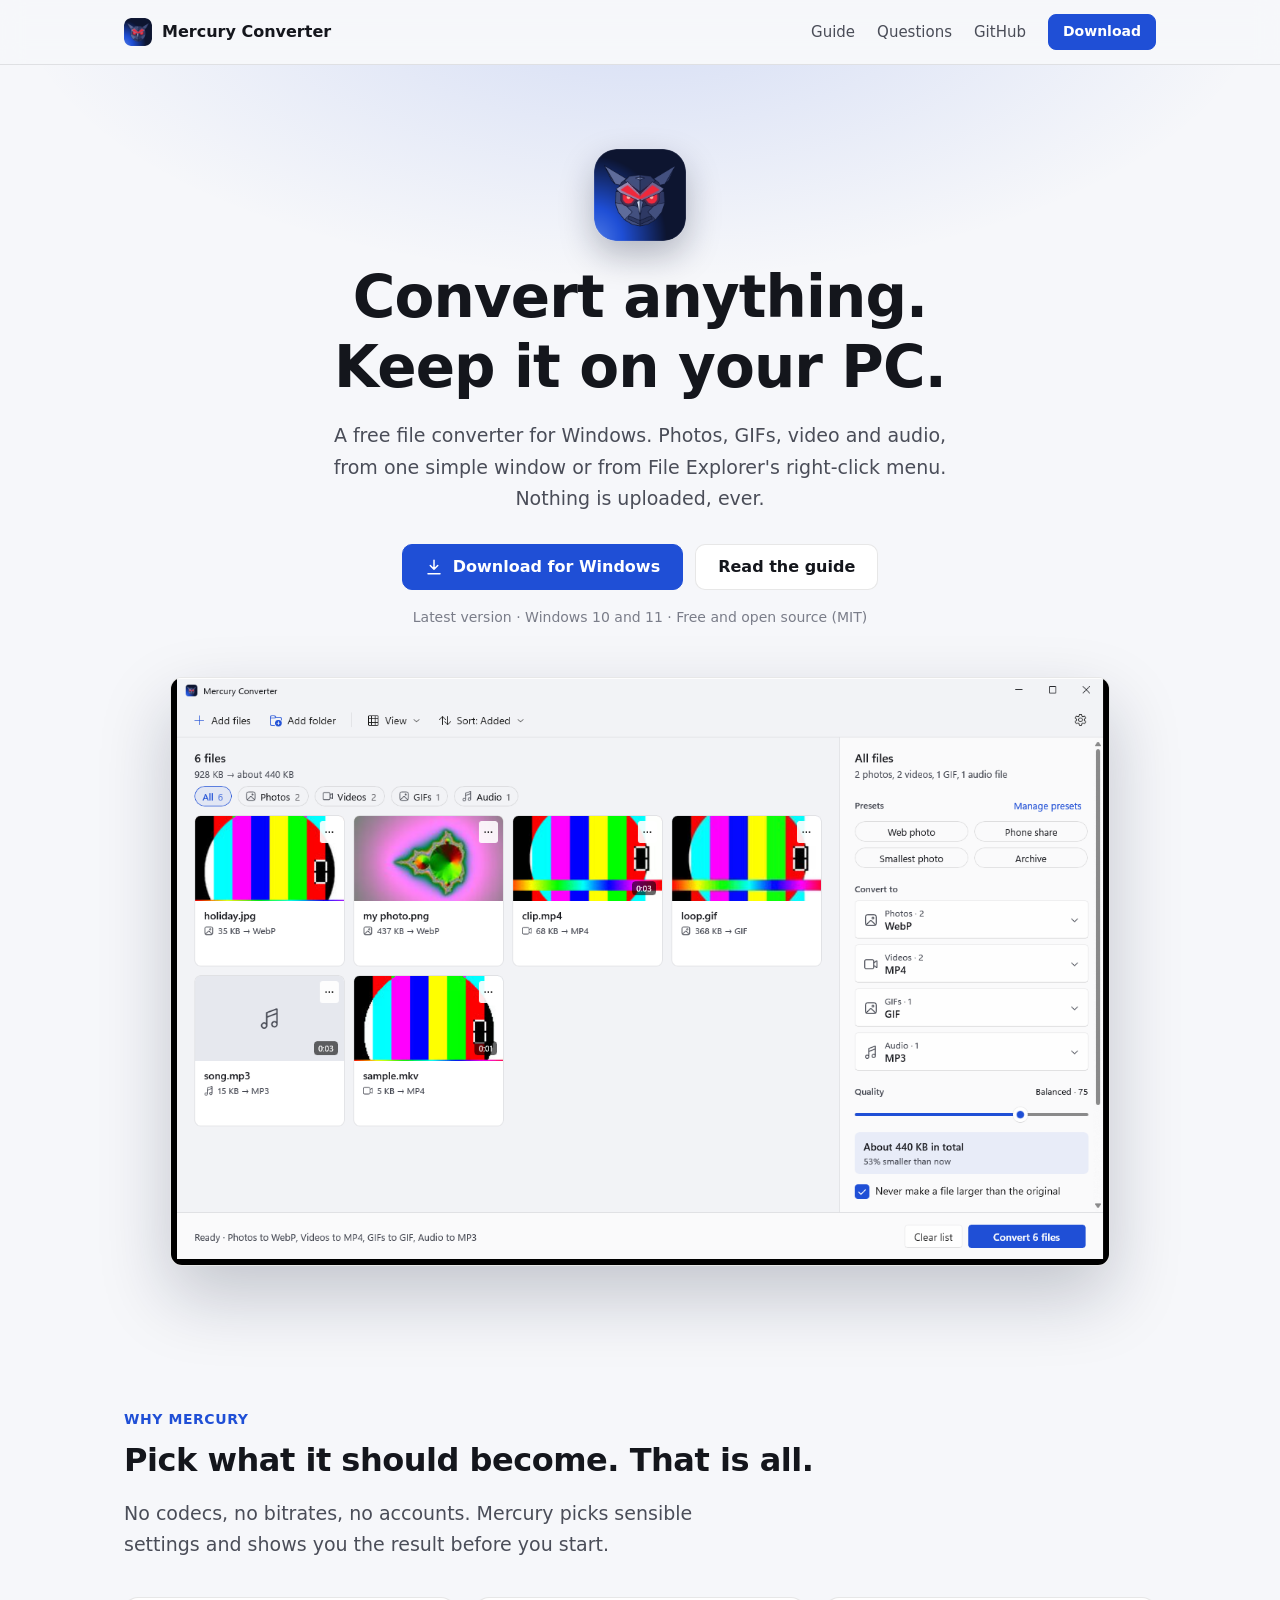
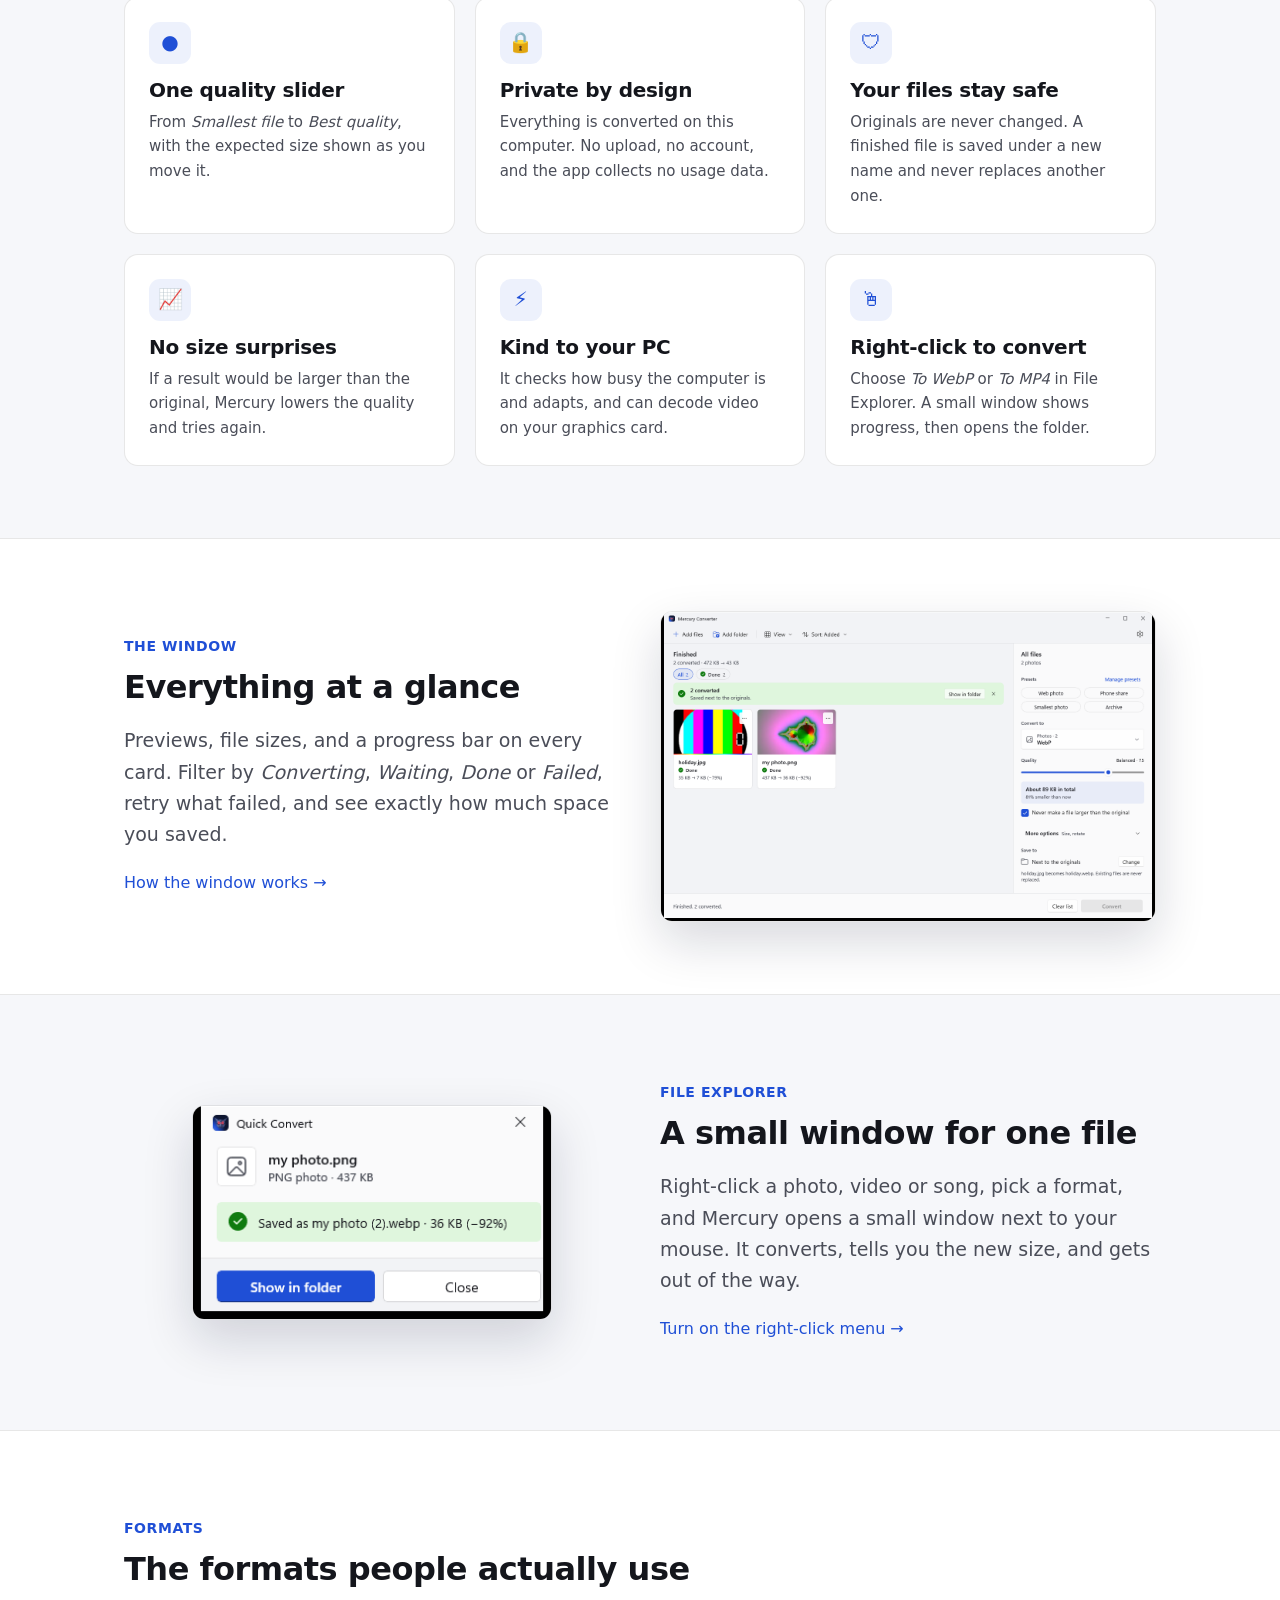
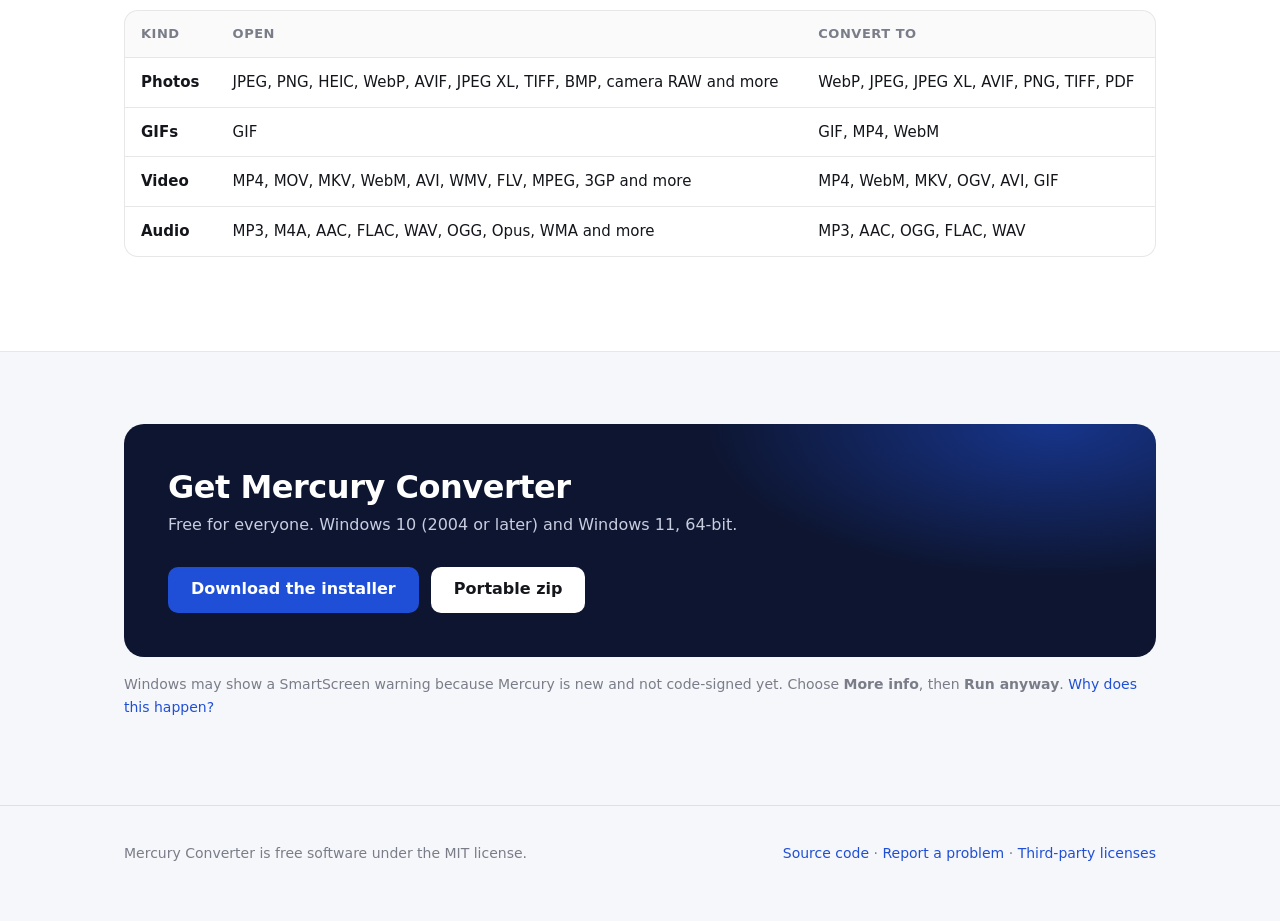
==== docs/index.html @ 2444bdb5 "Polish README, add documentation site, release scripts Co-Authored-By: Claude Sonnet 5.5 <noreply@an" ====
<!doctype html>
<html lang="en">
<head>
<meta charset="utf-8">
<meta name="viewport" content="width=device-width, initial-scale=1">
<title>Mercury Converter: free photo, GIF, video and audio converter for Windows</title>
<meta name="description" content="Mercury Converter is a free, open-source file converter for Windows. Convert photos, GIFs, video and audio on your own computer. Nothing is uploaded.">
<link rel="icon" href="images/favicon.png">
<link rel="stylesheet" href="style.css">
</head>
<body>

<header class="nav">
  <div class="nav-inner">
    <a class="brand" href="./"><img src="images/logo.png" alt=""> Mercury Converter</a>
    <nav class="nav-links">
      <a href="guide.html">Guide</a>
      <a href="faq.html">Questions</a>
      <a class="hide-s" href="https://github.com/AfridexD/MercuryConverter">GitHub</a>
      <a class="btn small primary" href="https://github.com/AfridexD/MercuryConverter/releases/latest/download/MercuryConverter-x64-setup.exe">Download</a>
    </nav>
  </div>
</header>

<main>
<section class="hero">
  <div class="wrap">
    <img class="logo" src="images/logo.png" alt="Mercury Converter icon">
    <h1>Convert anything.<br>Keep it on your PC.</h1>
    <p class="lead">A free file converter for Windows. Photos, GIFs, video and audio, from one simple window or from File Explorer's right-click menu. Nothing is uploaded, ever.</p>
    <div class="actions">
      <a class="btn primary" id="dl" href="https://github.com/AfridexD/MercuryConverter/releases/latest/download/MercuryConverter-x64-setup.exe">
        <svg viewBox="0 0 24 24" fill="none" stroke="currentColor" stroke-width="2" stroke-linecap="round" stroke-linejoin="round"><path d="M12 3v12m0 0l-5-5m5 5l5-5M4 21h16"/></svg>
        Download for Windows
      </a>
      <a class="btn" href="guide.html">Read the guide</a>
    </div>
    <p class="meta"><span id="ver">Latest version</span> &middot; Windows 10 and 11 &middot; Free and open source (MIT)</p>
    <div class="shot"><img src="images/main.png" alt="Mercury Converter with six files ready to convert"></div>
  </div>
</section>

<section>
  <div class="wrap">
    <p class="eyebrow">Why Mercury</p>
    <h2>Pick what it should become. That is all.</h2>
    <p class="lead">No codecs, no bitrates, no accounts. Mercury picks sensible settings and shows you the result before you start.</p>
    <div class="grid">
      <div class="card"><div class="icon">&#9679;</div><h3>One quality slider</h3><p>From <em>Smallest file</em> to <em>Best quality</em>, with the expected size shown as you move it.</p></div>
      <div class="card"><div class="icon">&#128274;</div><h3>Private by design</h3><p>Everything is converted on this computer. No upload, no account, and the app collects no usage data.</p></div>
      <div class="card"><div class="icon">&#128737;</div><h3>Your files stay safe</h3><p>Originals are never changed. A finished file is saved under a new name and never replaces another one.</p></div>
      <div class="card"><div class="icon">&#128200;</div><h3>No size surprises</h3><p>If a result would be larger than the original, Mercury lowers the quality and tries again.</p></div>
      <div class="card"><div class="icon">&#9889;</div><h3>Kind to your PC</h3><p>It checks how busy the computer is and adapts, and can decode video on your graphics card.</p></div>
      <div class="card"><div class="icon">&#128433;</div><h3>Right-click to convert</h3><p>Choose <em>To WebP</em> or <em>To MP4</em> in File Explorer. A small window shows progress, then opens the folder.</p></div>
    </div>
  </div>
</section>

<section class="band">
  <div class="wrap">
    <div class="split">
      <div>
        <p class="eyebrow">The window</p>
        <h2>Everything at a glance</h2>
        <p class="lead">Previews, file sizes, and a progress bar on every card. Filter by <em>Converting</em>, <em>Waiting</em>, <em>Done</em> or <em>Failed</em>, retry what failed, and see exactly how much space you saved.</p>
        <p><a href="guide.html#window">How the window works &rarr;</a></p>
      </div>
      <img src="images/main-done.png" alt="Finished conversions showing the size saved on each file">
    </div>
  </div>
</section>

<section>
  <div class="wrap">
    <div class="split flip">
      <div>
        <p class="eyebrow">File Explorer</p>
        <h2>A small window for one file</h2>
        <p class="lead">Right-click a photo, video or song, pick a format, and Mercury opens a small window next to your mouse. It converts, tells you the new size, and gets out of the way.</p>
        <p><a href="guide.html#right-click">Turn on the right-click menu &rarr;</a></p>
      </div>
      <img src="images/quick-done.png" alt="The Quick Convert window after a finished conversion" style="max-width:360px;justify-self:center">
    </div>
  </div>
</section>

<section class="band">
  <div class="wrap">
    <p class="eyebrow">Formats</p>
    <h2>The formats people actually use</h2>
    <div class="table-wrap">
      <table>
        <thead><tr><th>Kind</th><th>Open</th><th>Convert to</th></tr></thead>
        <tbody>
          <tr><td><strong>Photos</strong></td><td>JPEG, PNG, HEIC, WebP, AVIF, JPEG XL, TIFF, BMP, camera RAW and more</td><td>WebP, JPEG, JPEG XL, AVIF, PNG, TIFF, PDF</td></tr>
          <tr><td><strong>GIFs</strong></td><td>GIF</td><td>GIF, MP4, WebM</td></tr>
          <tr><td><strong>Video</strong></td><td>MP4, MOV, MKV, WebM, AVI, WMV, FLV, MPEG, 3GP and more</td><td>MP4, WebM, MKV, OGV, AVI, GIF</td></tr>
          <tr><td><strong>Audio</strong></td><td>MP3, M4A, AAC, FLAC, WAV, OGG, Opus, WMA and more</td><td>MP3, AAC, OGG, FLAC, WAV</td></tr>
        </tbody>
      </table>
    </div>
  </div>
</section>

<section>
  <div class="wrap">
    <div class="download">
      <div>
        <h2>Get Mercury Converter</h2>
        <p>Free for everyone. Windows 10 (2004 or later) and Windows 11, 64-bit.</p>
      </div>
      <div class="links">
        <a class="btn primary" href="https://github.com/AfridexD/MercuryConverter/releases/latest/download/MercuryConverter-x64-setup.exe">Download the installer</a>
        <a class="btn" href="https://github.com/AfridexD/MercuryConverter/releases/latest/download/MercuryConverter-x64-portable.zip">Portable zip</a>
      </div>
    </div>
    <p style="color:var(--ink3);font-size:14px;margin-top:16px">Windows may show a SmartScreen warning because Mercury is new and not code-signed yet. Choose <strong>More info</strong>, then <strong>Run anyway</strong>. <a href="faq.html#smartscreen">Why does this happen?</a></p>
  </div>
</section>
</main>

<footer>
  <div class="wrap">
    <span>Mercury Converter is free software under the MIT license.</span>
    <span><a href="https://github.com/AfridexD/MercuryConverter">Source code</a> &middot; <a href="https://github.com/AfridexD/MercuryConverter/issues/new">Report a problem</a> &middot; <a href="https://github.com/AfridexD/MercuryConverter/blob/main/THIRD-PARTY-NOTICES.md">Third-party licenses</a></span>
  </div>
</footer>

<script>
  // Show the real version number on the page.
  fetch('https://api.github.com/repos/AfridexD/MercuryConverter/releases/latest')
    .then(function (r) { return r.ok ? r.json() : null; })
    .then(function (release) {
      if (release && release.tag_name) { document.getElementById('ver').textContent = 'Version ' + release.tag_name.replace(/^v/, ''); }
    })
    .catch(function () {});
</script>
</body>
</html>
---- docs/style.css ----
:root {
  --bg: #f6f7fa;
  --card: #ffffff;
  --ink: #14161c;
  --ink2: #4a4d58;
  --ink3: #7a7d89;
  --line: rgba(20, 22, 28, 0.1);
  --blue: #1f4fd6;
  --blue-dark: #1a43b8;
  --blue-soft: rgba(31, 79, 214, 0.08);
  --night: #0d1530;
  --ok: #0f7b0f;
  --radius: 14px;
  --font: "Segoe UI Variable Text", "Segoe UI", system-ui, -apple-system, Roboto, sans-serif;
  --mono: "Cascadia Code", Consolas, "SFMono-Regular", monospace;
}

* { box-sizing: border-box; }
html { scroll-behavior: smooth; }
body {
  margin: 0;
  background: var(--bg);
  color: var(--ink);
  font: 16px/1.65 var(--font);
  -webkit-font-smoothing: antialiased;
}
a { color: var(--blue); text-decoration: none; }
a:hover { color: var(--blue-dark); text-decoration: underline; }
img { max-width: 100%; height: auto; display: block; }
code, kbd { font-family: var(--mono); font-size: 0.9em; }
code { background: rgba(20, 22, 28, 0.06); padding: 0.1em 0.4em; border-radius: 5px; }
kbd {
  background: var(--card);
  border: 1px solid var(--line);
  border-bottom-width: 2px;
  border-radius: 6px;
  padding: 0.1em 0.5em;
  white-space: nowrap;
}

/* Navigation */
.nav {
  position: sticky; top: 0; z-index: 10;
  background: rgba(246, 247, 250, 0.88);
  backdrop-filter: blur(12px);
  border-bottom: 1px solid var(--line);
}
.nav-inner {
  max-width: 1080px; margin: 0 auto; padding: 0 24px;
  height: 64px; display: flex; align-items: center; gap: 28px;
}
.brand { display: flex; align-items: center; gap: 10px; font-weight: 650; color: var(--ink); }
.brand:hover { text-decoration: none; color: var(--ink); }
.brand img { width: 28px; height: 28px; border-radius: 7px; }
.nav-links { display: flex; gap: 22px; margin-left: auto; align-items: center; font-size: 15px; }
.nav-links a { color: var(--ink2); }
.nav-links a:hover, .nav-links a.on { color: var(--ink); text-decoration: none; }
.nav-links a.on { font-weight: 600; }

/* Buttons */
.btn {
  display: inline-flex; align-items: center; gap: 10px;
  height: 46px; padding: 0 22px; border-radius: 10px;
  font: inherit; font-weight: 600; cursor: pointer;
  border: 1px solid var(--line); background: var(--card); color: var(--ink);
  transition: transform 0.12s ease, box-shadow 0.12s ease, background 0.12s ease;
}
.btn:hover { text-decoration: none; transform: translateY(-1px); box-shadow: 0 6px 18px rgba(20, 22, 28, 0.1); color: var(--ink); }
.btn.primary { background: var(--blue); border-color: var(--blue); color: #fff; }
.btn.primary:hover { background: var(--blue-dark); color: #fff; }
.btn.small { height: 36px; padding: 0 14px; font-size: 14px; border-radius: 8px; }
.btn svg { width: 18px; height: 18px; }

/* Layout */
.wrap { max-width: 1080px; margin: 0 auto; padding: 0 24px; }
section { padding: 72px 0; }
h1, h2, h3 { line-height: 1.2; letter-spacing: -0.015em; margin: 0; }
h2 { font-size: 32px; margin-bottom: 14px; }
h3 { font-size: 20px; margin: 0 0 8px; }
.lead { font-size: 19px; color: var(--ink2); max-width: 640px; }
.eyebrow { color: var(--blue); font-weight: 650; font-size: 14px; letter-spacing: 0.04em; text-transform: uppercase; margin-bottom: 10px; }

/* Hero */
.hero {
  padding: 84px 0 56px;
  background:
    radial-gradient(900px 420px at 50% -80px, rgba(31, 79, 214, 0.16), transparent 70%),
    var(--bg);
  text-align: center;
}
.hero img.logo { width: 92px; height: 92px; margin: 0 auto 22px; border-radius: 22px; box-shadow: 0 14px 34px rgba(13, 21, 48, 0.28); }
.hero h1 { font-size: clamp(36px, 6vw, 58px); font-weight: 700; }
.hero .lead { margin: 18px auto 30px; }
.hero .actions { display: flex; gap: 12px; justify-content: center; flex-wrap: wrap; }
.hero .meta { margin-top: 16px; color: var(--ink3); font-size: 14px; }
.shot {
  margin: 48px auto 0; max-width: 940px;
  border-radius: 12px; overflow: hidden;
  border: 1px solid var(--line);
  box-shadow: 0 30px 70px rgba(13, 21, 48, 0.22);
  background: var(--card);
}

/* Grids and cards */
.grid { display: grid; gap: 20px; grid-template-columns: repeat(auto-fit, minmax(280px, 1fr)); margin-top: 36px; }
.card { background: var(--card); border: 1px solid var(--line); border-radius: var(--radius); padding: 24px; }
.card p { margin: 0; color: var(--ink2); font-size: 15px; }
.icon {
  width: 42px; height: 42px; border-radius: 11px; background: var(--blue-soft); color: var(--blue);
  display: grid; place-items: center; margin-bottom: 14px; font-size: 20px;
}
.split { display: grid; gap: 40px; grid-template-columns: 1fr 1fr; align-items: center; }
.split.flip > :first-child { order: 2; }
.split img { border-radius: 12px; border: 1px solid var(--line); box-shadow: 0 20px 50px rgba(13, 21, 48, 0.16); }
.band { background: var(--card); border-block: 1px solid var(--line); }

/* Tables */
.table-wrap { overflow-x: auto; margin: 22px 0; border: 1px solid var(--line); border-radius: var(--radius); background: var(--card); }
table { border-collapse: collapse; width: 100%; font-size: 15px; }
th, td { text-align: left; padding: 12px 16px; border-bottom: 1px solid var(--line); vertical-align: top; }
th { font-size: 13px; text-transform: uppercase; letter-spacing: 0.04em; color: var(--ink3); background: rgba(20, 22, 28, 0.02); }
tr:last-child td { border-bottom: none; }

/* Download box */
.download {
  background: var(--night); color: #fff; border-radius: 20px; padding: 44px;
  display: flex; gap: 28px; align-items: center; justify-content: space-between; flex-wrap: wrap;
  background-image: radial-gradient(500px 220px at 90% 0%, rgba(31, 79, 214, 0.55), transparent 70%);
}
.download h2 { color: #fff; margin: 0 0 6px; }
.download p { margin: 0; color: #c8cde0; }
.download .btn { border-color: transparent; }
.download .links { display: flex; gap: 12px; flex-wrap: wrap; }
.download a.alt { color: #b9c8ff; font-size: 14px; }

/* Docs layout */
.doc { display: grid; grid-template-columns: 220px minmax(0, 1fr); gap: 56px; padding: 48px 0 96px; }
.toc { position: sticky; top: 92px; align-self: start; font-size: 14px; }
.toc strong { display: block; margin-bottom: 8px; color: var(--ink3); font-size: 12px; letter-spacing: 0.06em; text-transform: uppercase; }
.toc a { display: block; padding: 5px 0 5px 12px; color: var(--ink2); border-left: 2px solid var(--line); }
.toc a:hover { color: var(--blue); border-color: var(--blue); text-decoration: none; }
.article h1 { font-size: 40px; margin-bottom: 10px; }
.article h2 { font-size: 26px; margin: 52px 0 12px; padding-top: 8px; }
.article h3 { margin-top: 28px; }
.article p, .article li { color: #2b2e38; }
.article ul, .article ol { padding-left: 22px; }
.article li { margin: 6px 0; }
.article img { border-radius: 10px; border: 1px solid var(--line); box-shadow: 0 12px 30px rgba(13, 21, 48, 0.12); margin: 18px 0; }
.callout { border-left: 4px solid var(--blue); background: var(--blue-soft); padding: 14px 18px; border-radius: 0 10px 10px 0; margin: 20px 0; color: var(--ink); }
.callout.warn { border-color: #b86a00; background: rgba(184, 106, 0, 0.09); }
.steps { counter-reset: step; list-style: none; padding: 0 !important; }
.steps li { counter-increment: step; position: relative; padding: 4px 0 4px 46px; margin: 14px 0; }
.steps li::before {
  content: counter(step); position: absolute; left: 0; top: 2px;
  width: 30px; height: 30px; border-radius: 50%; background: var(--blue); color: #fff;
  display: grid; place-items: center; font-weight: 650; font-size: 14px;
}
details { background: var(--card); border: 1px solid var(--line); border-radius: 12px; padding: 4px 20px; margin: 12px 0; }
summary { cursor: pointer; font-weight: 600; padding: 14px 0; list-style-position: outside; }
details[open] summary { border-bottom: 1px solid var(--line); margin-bottom: 12px; }
details p { margin: 0 0 14px; }

footer { border-top: 1px solid var(--line); padding: 36px 0 56px; color: var(--ink3); font-size: 14px; }
footer .wrap { display: flex; gap: 24px; flex-wrap: wrap; justify-content: space-between; }

@media (max-width: 860px) {
  .split, .doc { grid-template-columns: 1fr; }
  .split.flip > :first-child { order: 0; }
  .toc { position: static; }
  .nav-links { gap: 14px; font-size: 14px; }
  .nav-links .hide-s { display: none; }
  section { padding: 52px 0; }
  .download { padding: 30px; }
}
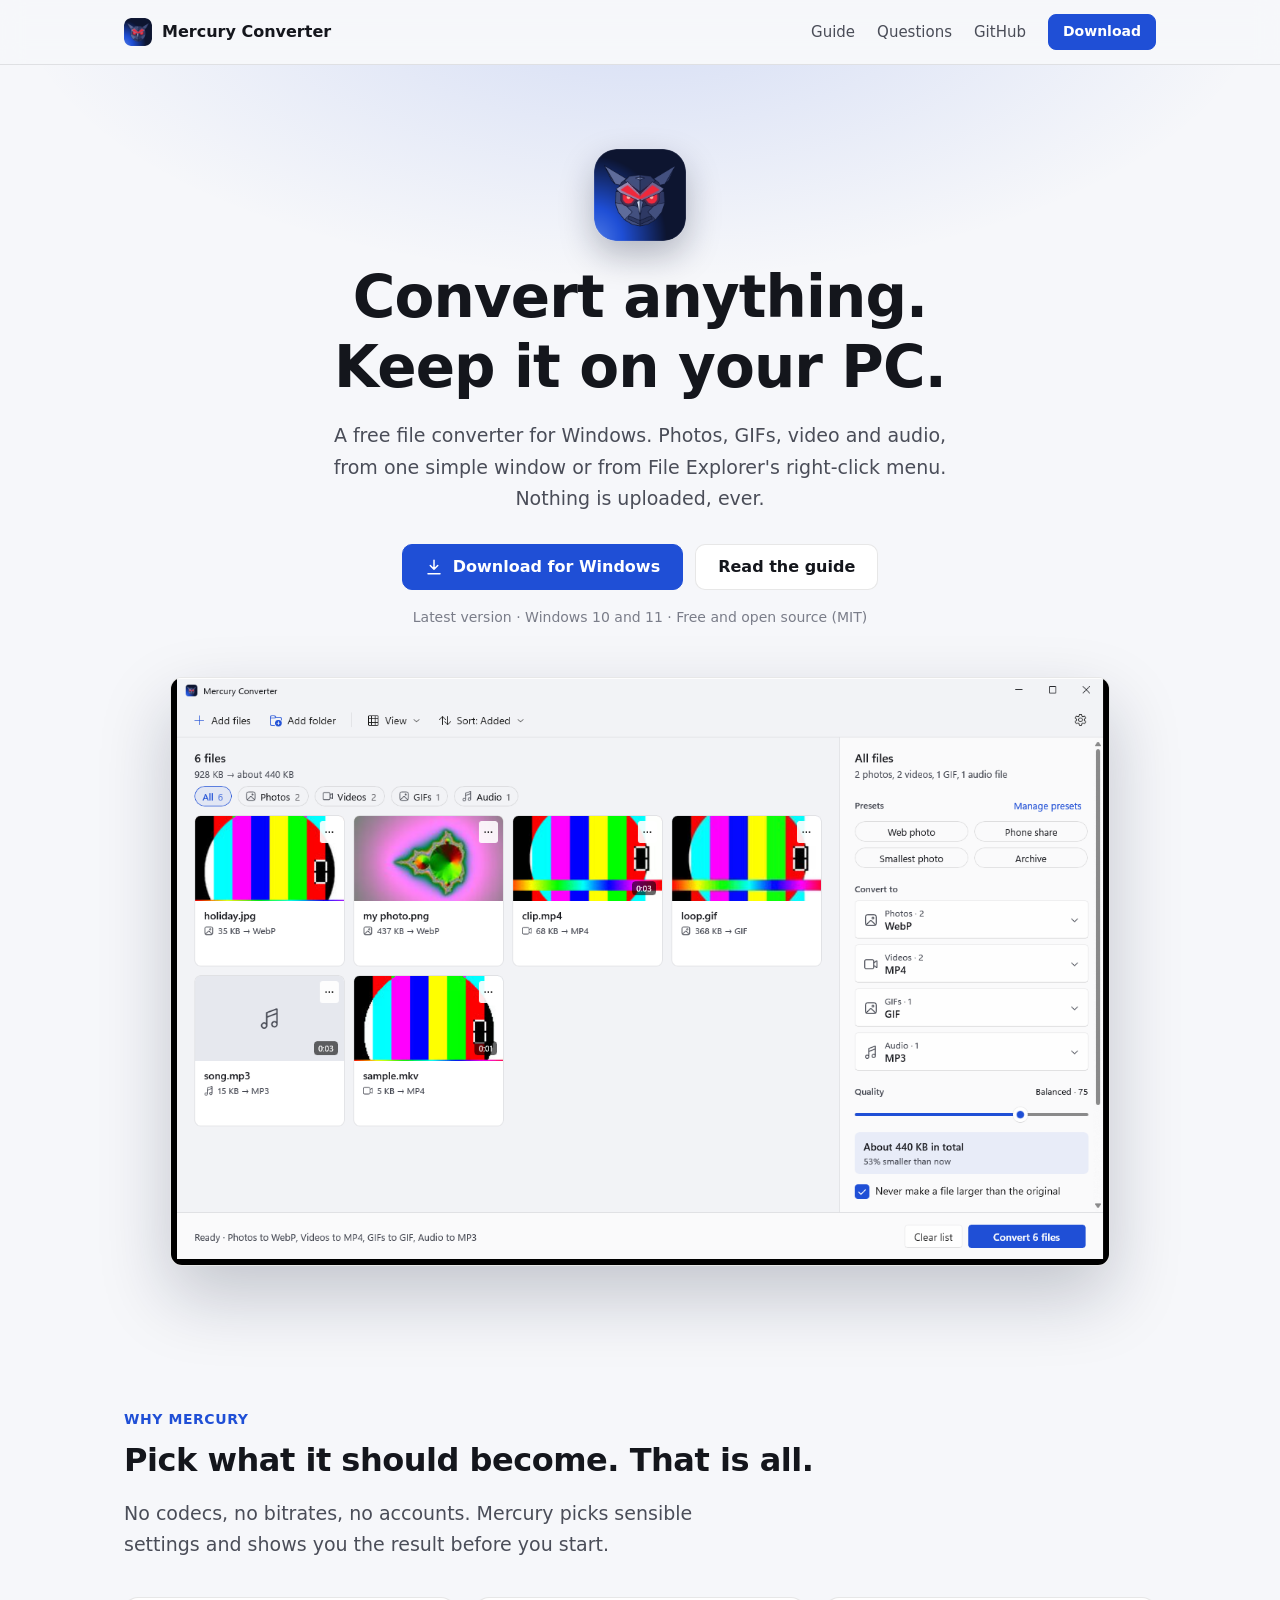
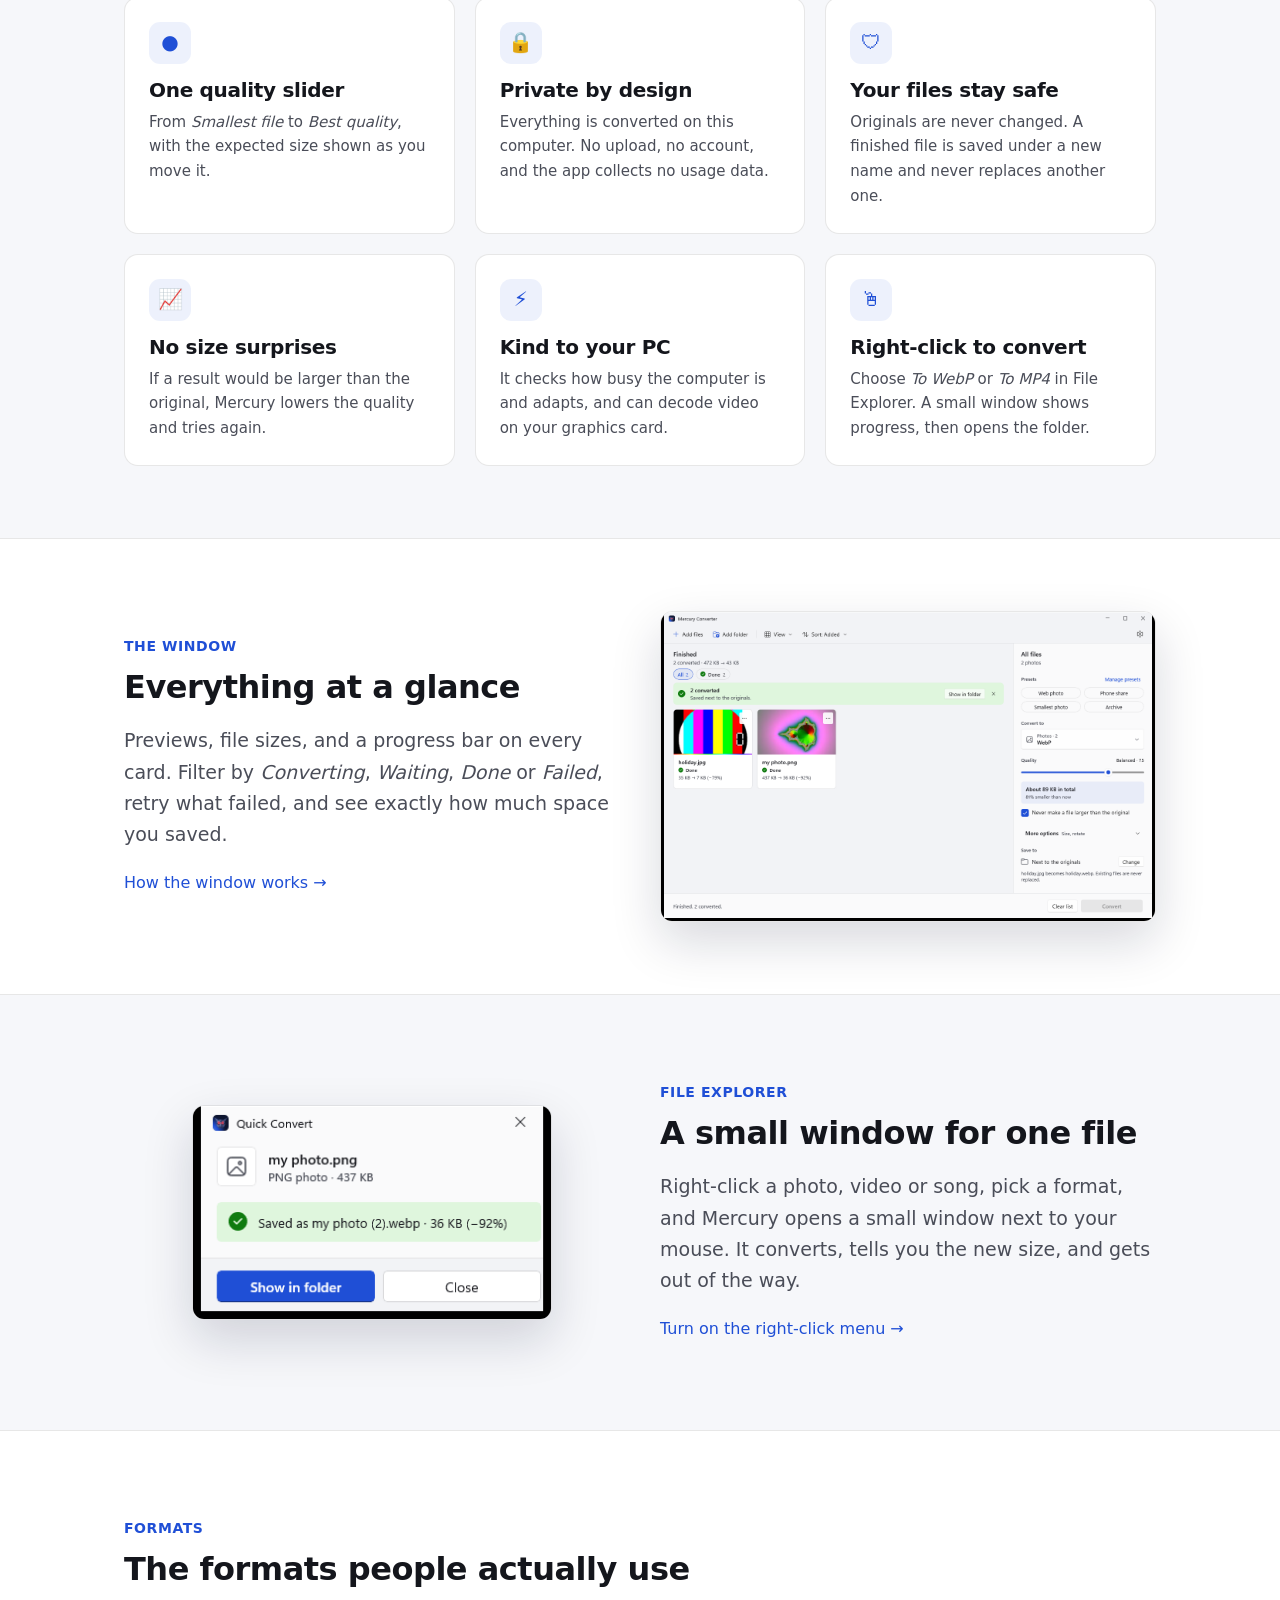
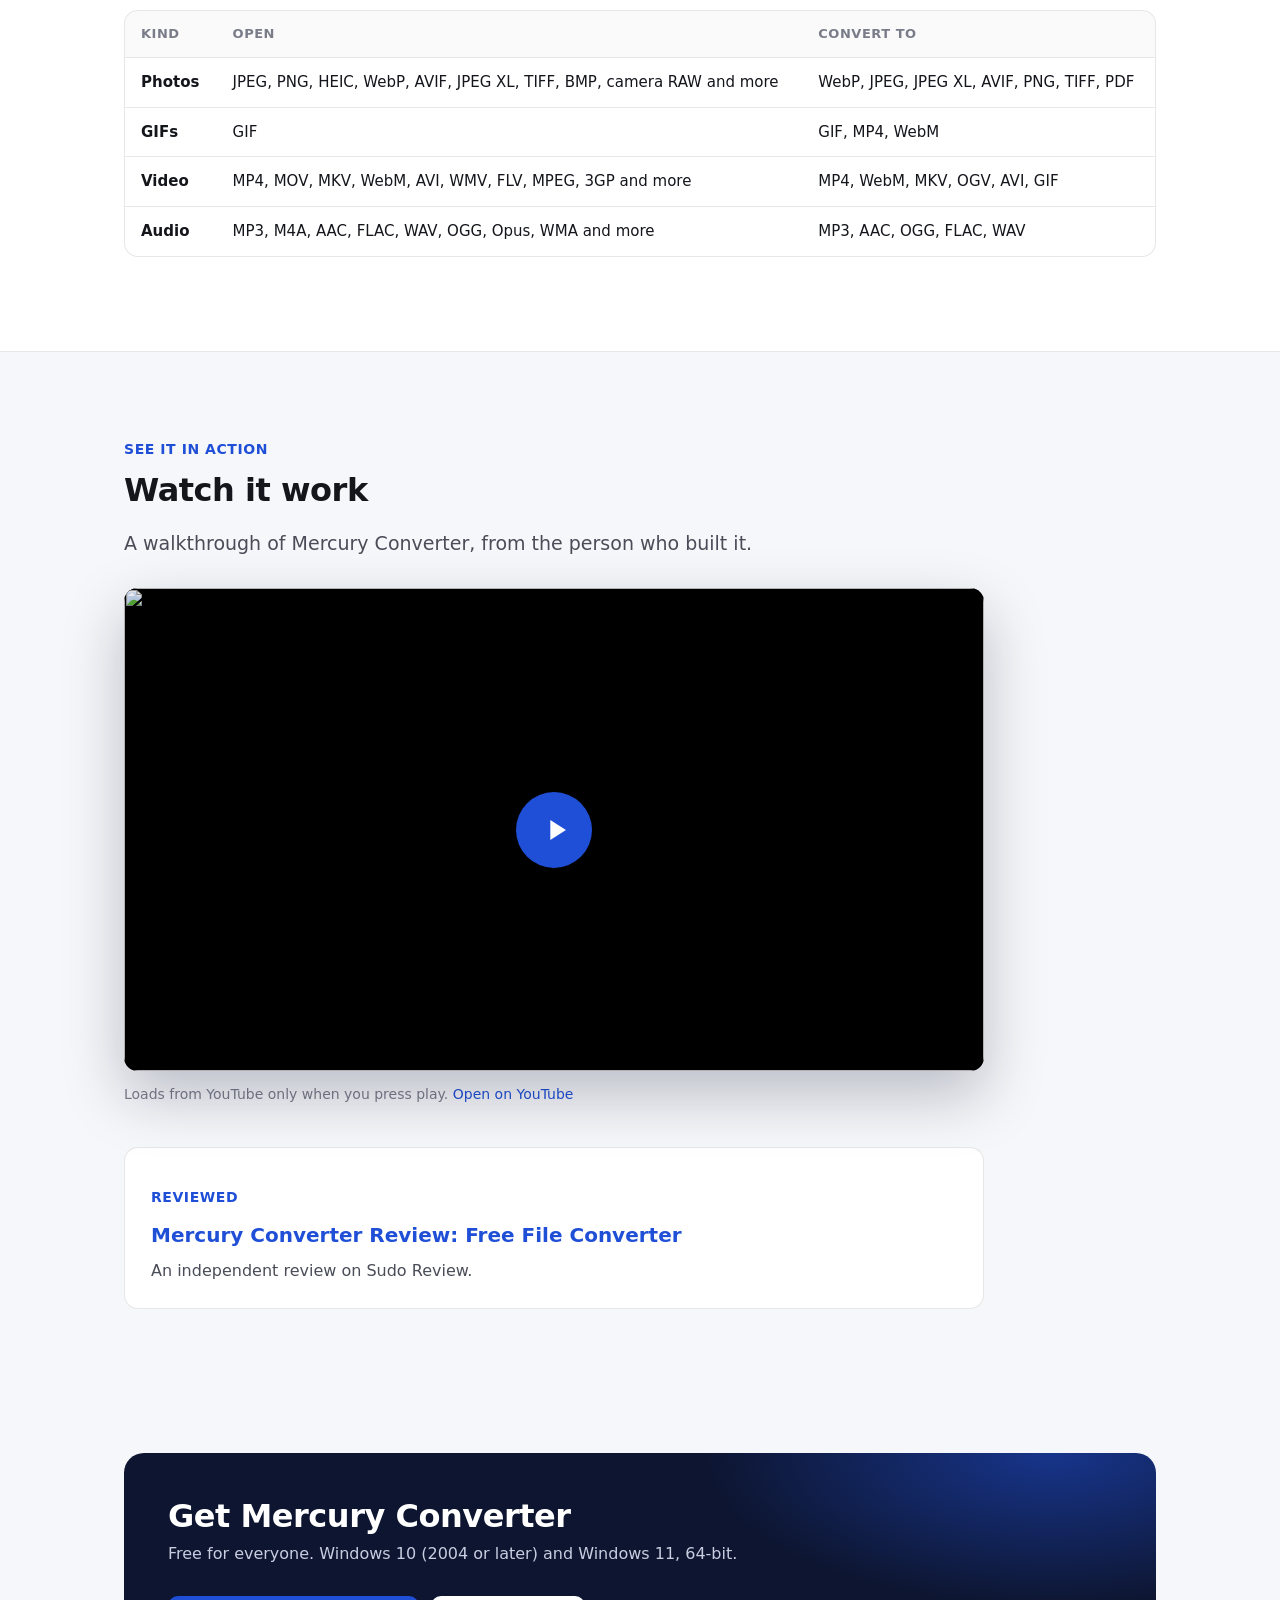
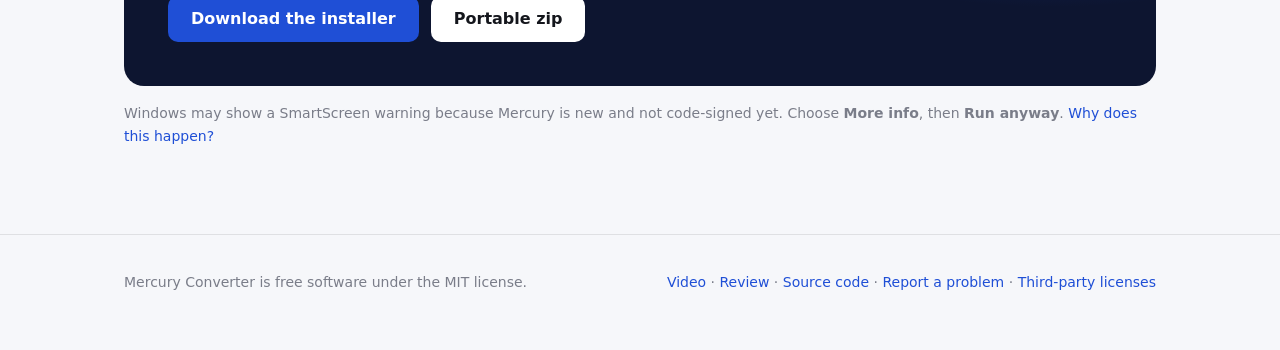
==== commit 236155dc: "Security hardening, video and review links, version 1.0.1 Co-Authored-By: Claude Sonnet 5.5 <noreply" ====
--- a/docs/index.html
+++ b/docs/index.html
@@ -104,6 +104,27 @@
 
 <section>
   <div class="wrap">
+    <p class="eyebrow">See it in action</p>
+    <h2>Watch it work</h2>
+    <p class="lead">A walkthrough of Mercury Converter, from the person who built it.</p>
+    <div class="video" id="video">
+      <button type="button" class="video-play" aria-label="Play the video: I Built My Own Free File Converter" onclick="playVideo()">
+        <img src="https://img.youtube.com/vi/6eQDlNcv1mk/maxresdefault.jpg" alt="" loading="lazy">
+        <span class="play-icon"><svg viewBox="0 0 24 24" fill="currentColor"><path d="M8 5v14l11-7z"/></svg></span>
+      </button>
+    </div>
+    <p class="video-note">Loads from YouTube only when you press play. <a href="https://youtu.be/6eQDlNcv1mk">Open on YouTube</a></p>
+
+    <div class="review">
+      <p class="eyebrow">Reviewed</p>
+      <p style="margin:0 0 6px;font-size:20px;font-weight:600"><a href="https://sudoreview.dev/reviews/mercury-converter-review/">Mercury Converter Review: Free File Converter</a></p>
+      <p style="margin:0;color:var(--ink2)">An independent review on Sudo Review.</p>
+    </div>
+  </div>
+</section>
+
+<section>
+  <div class="wrap">
     <div class="download">
       <div>
         <h2>Get Mercury Converter</h2>
@@ -122,11 +143,16 @@
 <footer>
   <div class="wrap">
     <span>Mercury Converter is free software under the MIT license.</span>
-    <span><a href="https://github.com/AfridexD/MercuryConverter">Source code</a> &middot; <a href="https://github.com/AfridexD/MercuryConverter/issues/new">Report a problem</a> &middot; <a href="https://github.com/AfridexD/MercuryConverter/blob/main/THIRD-PARTY-NOTICES.md">Third-party licenses</a></span>
+    <span><a href="https://youtu.be/6eQDlNcv1mk">Video</a> &middot; <a href="https://sudoreview.dev/reviews/mercury-converter-review/">Review</a> &middot; <a href="https://github.com/AfridexD/MercuryConverter">Source code</a> &middot; <a href="https://github.com/AfridexD/MercuryConverter/issues/new">Report a problem</a> &middot; <a href="https://github.com/AfridexD/MercuryConverter/blob/main/THIRD-PARTY-NOTICES.md">Third-party licenses</a></span>
   </div>
 </footer>
 
 <script>
+  // Loads the video only when asked, so visiting this page sends nothing to YouTube.
+  function playVideo() {
+    document.getElementById('video').innerHTML = '<iframe src="https://www.youtube-nocookie.com/embed/6eQDlNcv1mk?autoplay=1" title="I Built My Own Free File Converter" allow="autoplay; encrypted-media; picture-in-picture; fullscreen" allowfullscreen referrerpolicy="strict-origin-when-cross-origin"></iframe>';
+  }
+
   // Show the real version number on the page.
   fetch('https://api.github.com/repos/AfridexD/MercuryConverter/releases/latest')
     .then(function (r) { return r.ok ? r.json() : null; })
--- a/docs/style.css
+++ b/docs/style.css
@@ -172,3 +172,14 @@
   section { padding: 52px 0; }
   .download { padding: 30px; }
 }
+
+/* Video and review */
+.video { position: relative; margin-top: 28px; aspect-ratio: 16 / 9; max-width: 860px; border-radius: 14px; overflow: hidden; background: #000; box-shadow: 0 24px 60px rgba(13, 21, 48, 0.25); }
+.video iframe, .video-play { position: absolute; inset: 0; width: 100%; height: 100%; border: 0; }
+.video-play { padding: 0; cursor: pointer; background: #000; }
+.video-play img { width: 100%; height: 100%; object-fit: cover; opacity: 0.92; transition: opacity 0.15s ease; }
+.video-play:hover img { opacity: 1; }
+.play-icon { position: absolute; left: 50%; top: 50%; width: 76px; height: 76px; margin: -38px 0 0 -38px; border-radius: 50%; background: var(--blue); color: #fff; display: grid; place-items: center; box-shadow: 0 10px 30px rgba(0, 0, 0, 0.4); }
+.play-icon svg { width: 34px; height: 34px; margin-left: 4px; }
+.video-note { color: var(--ink3); font-size: 14px; margin: 12px 0 0; }
+.review { margin-top: 40px; max-width: 860px; background: var(--card); border: 1px solid var(--line); border-radius: var(--radius); padding: 24px 26px; }
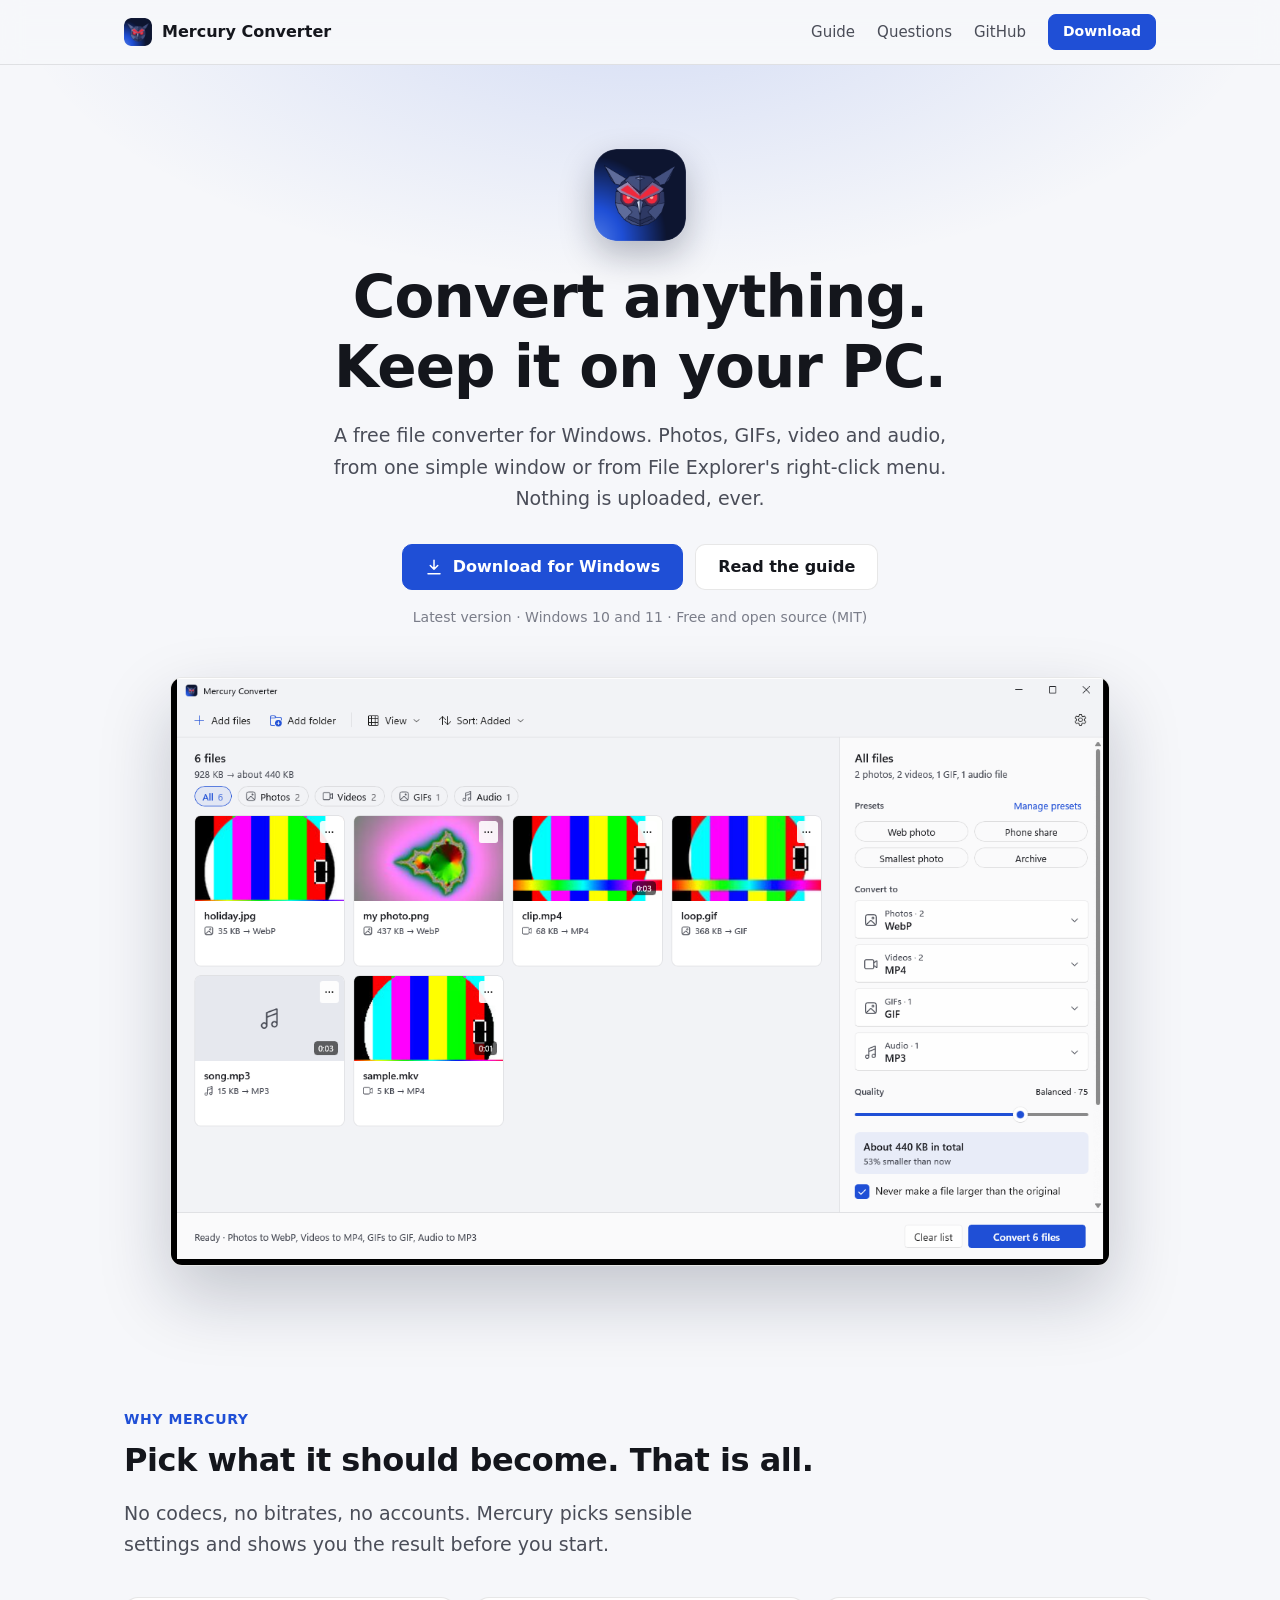
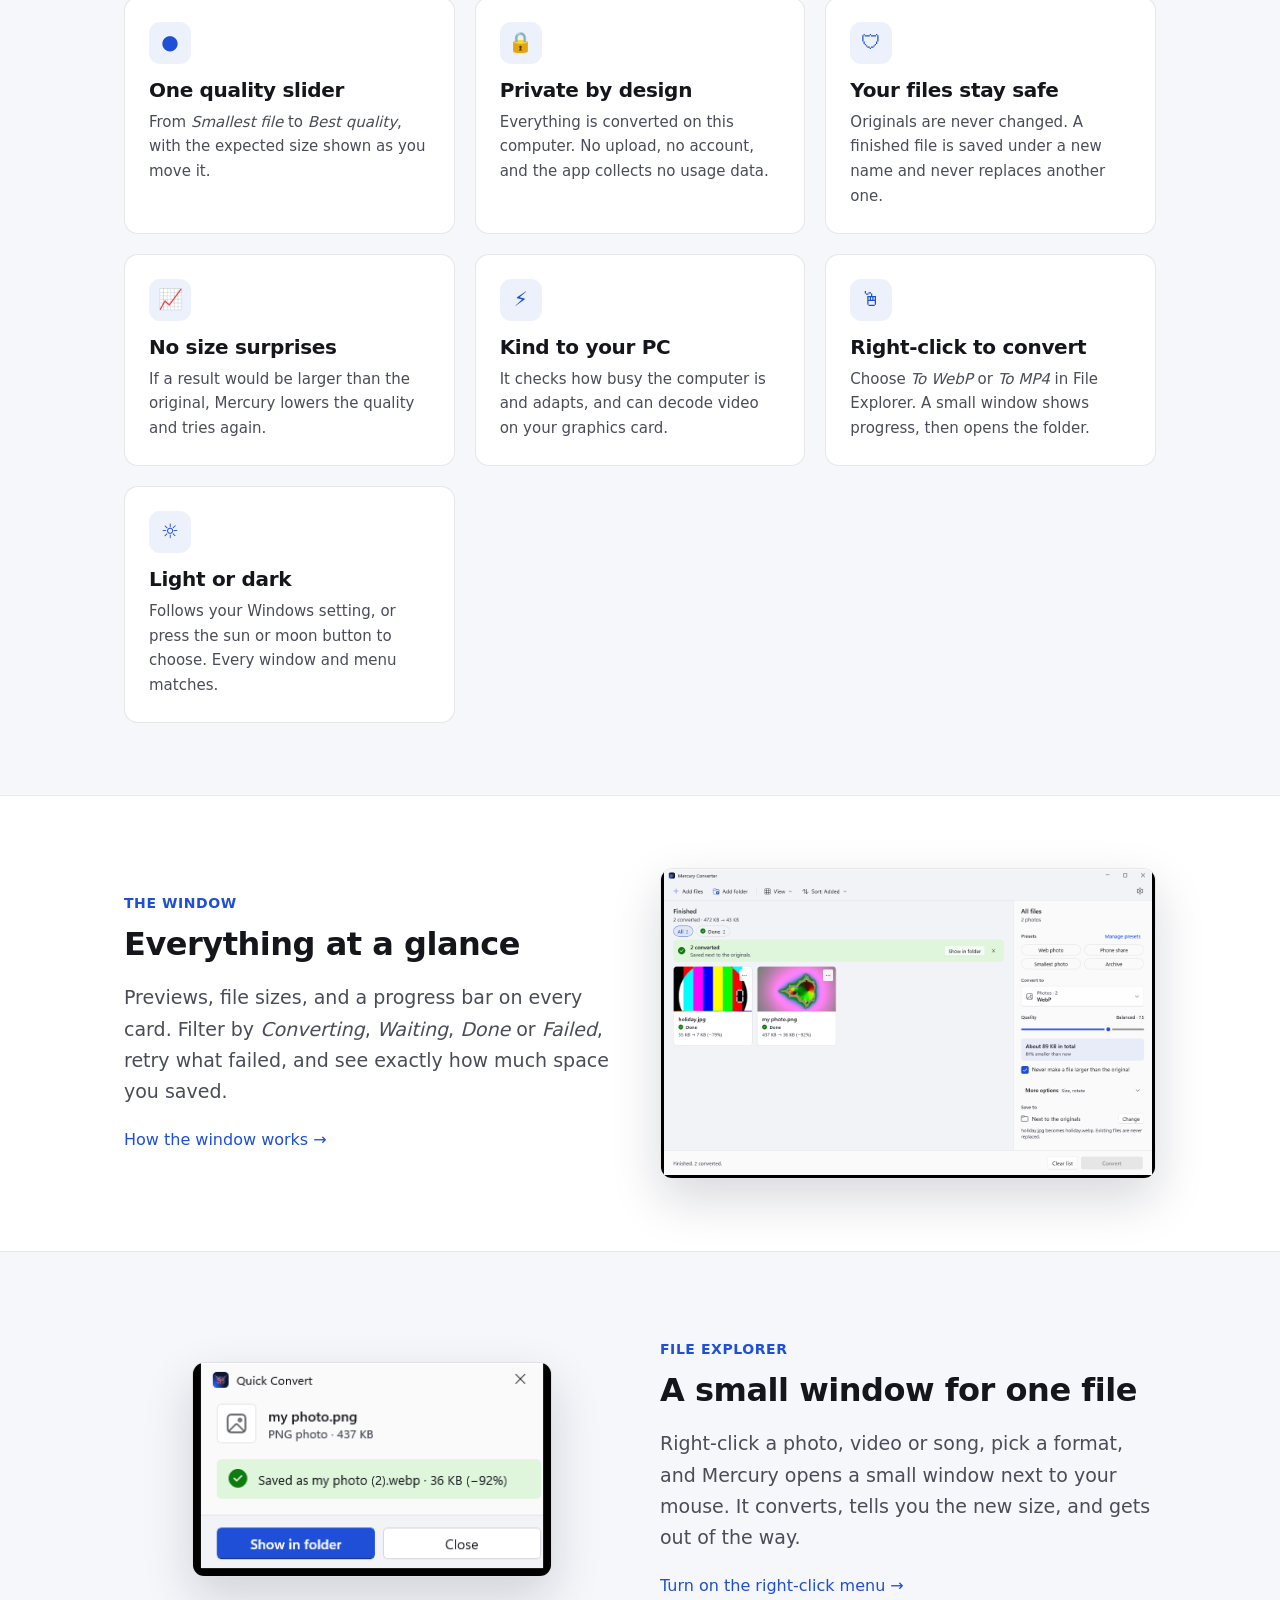
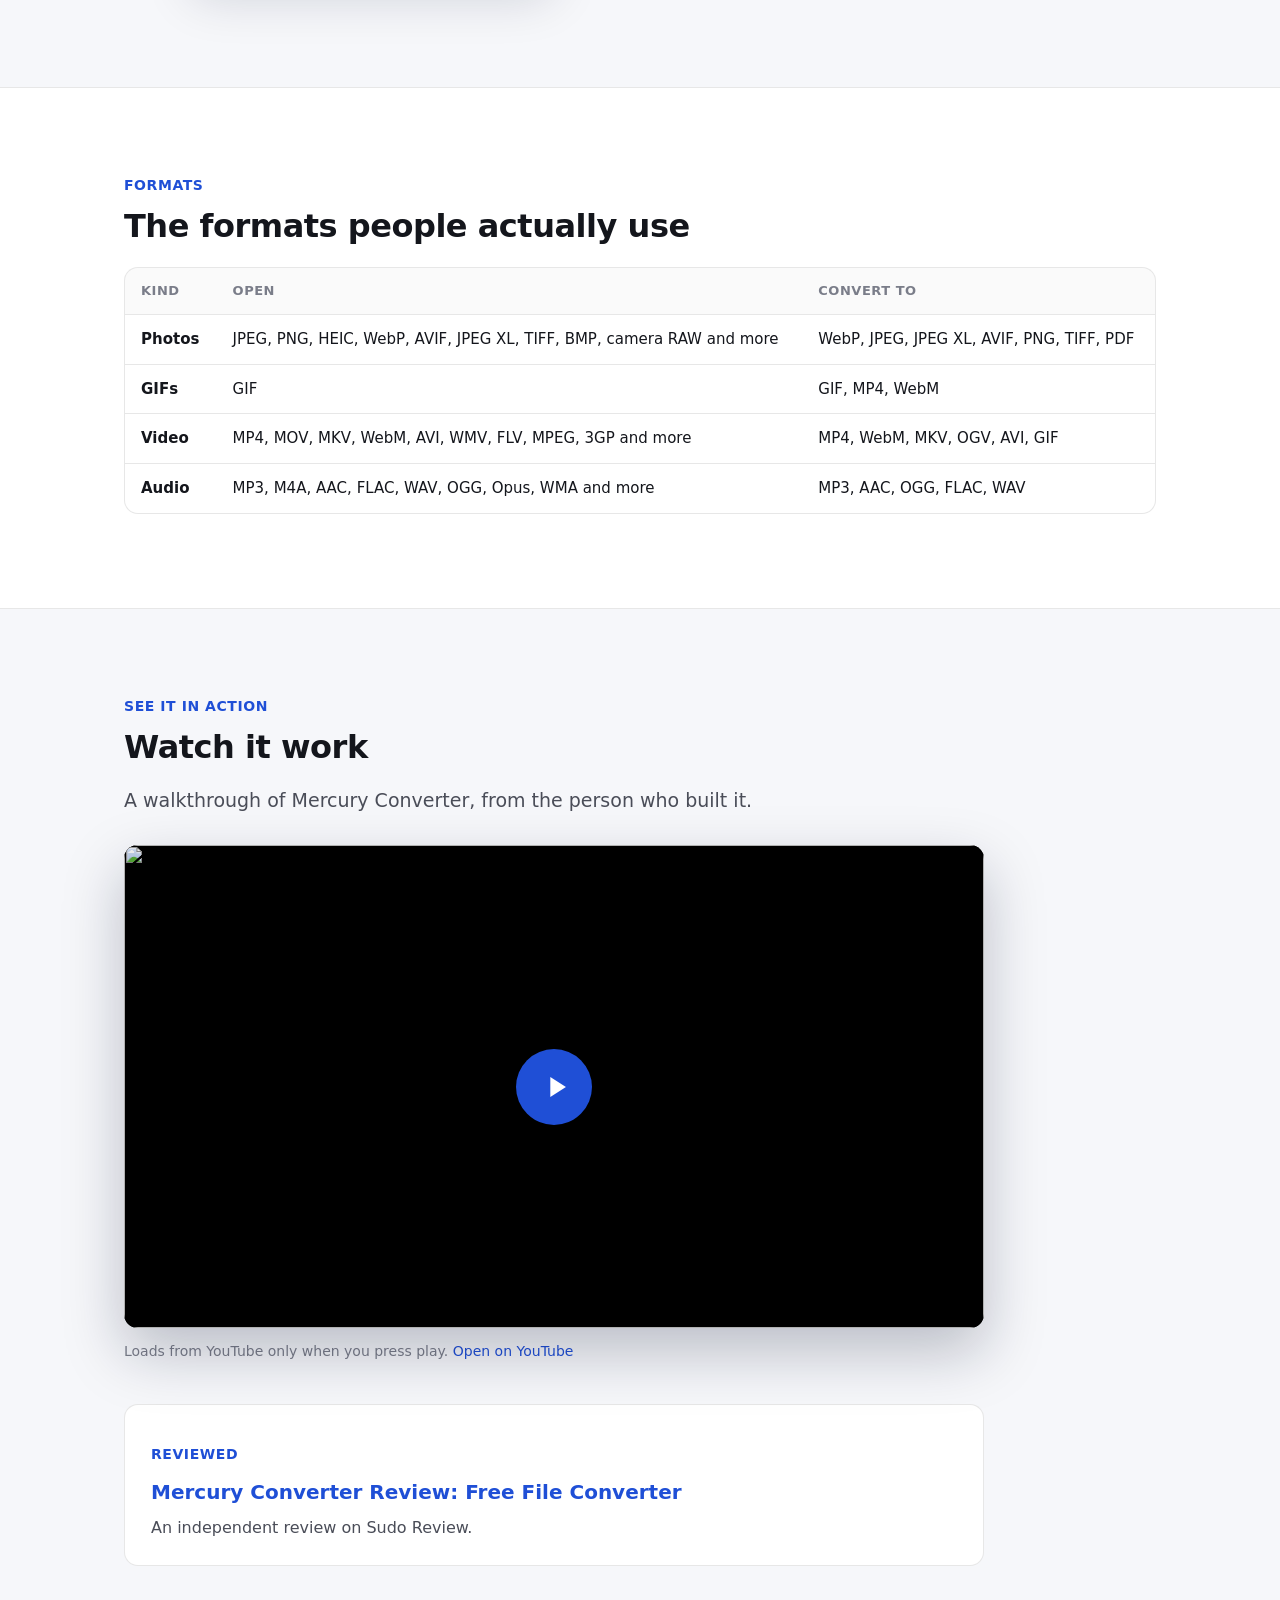
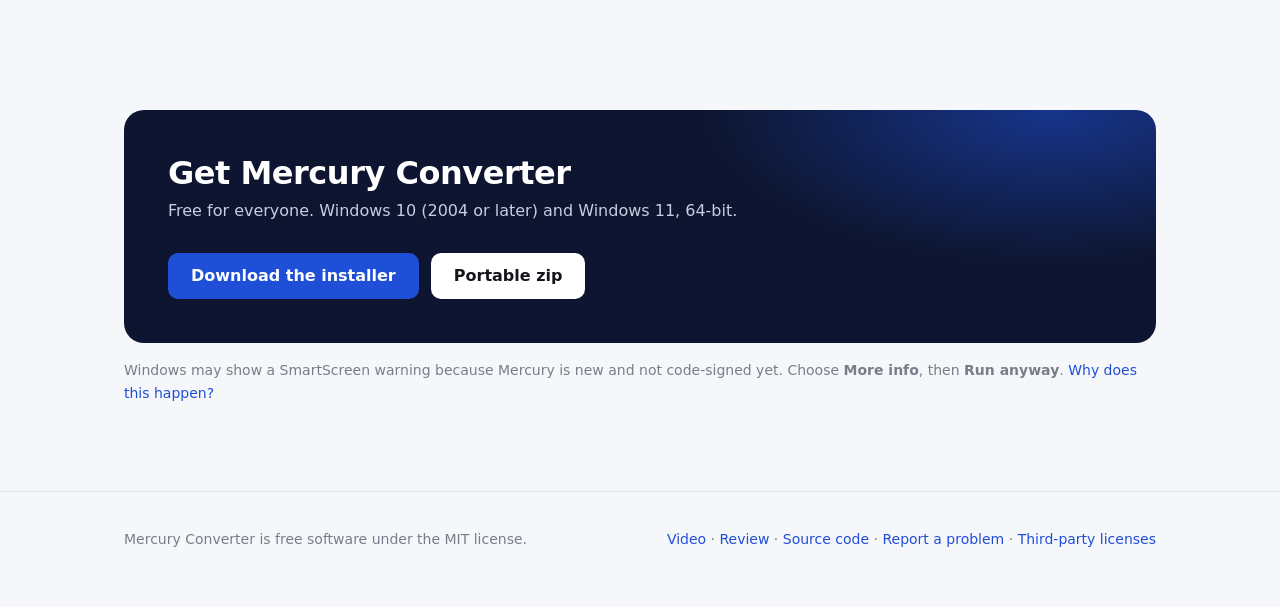
==== commit 8f257abe: "Dark mode, theme button and setting, preset dialog layout, docs, version 1.0.2 Co-Authored-By: Claud" ====
--- a/docs/index.html
+++ b/docs/index.html
@@ -52,6 +52,7 @@
       <div class="card"><div class="icon">&#128200;</div><h3>No size surprises</h3><p>If a result would be larger than the original, Mercury lowers the quality and tries again.</p></div>
       <div class="card"><div class="icon">&#9889;</div><h3>Kind to your PC</h3><p>It checks how busy the computer is and adapts, and can decode video on your graphics card.</p></div>
       <div class="card"><div class="icon">&#128433;</div><h3>Right-click to convert</h3><p>Choose <em>To WebP</em> or <em>To MP4</em> in File Explorer. A small window shows progress, then opens the folder.</p></div>
+      <div class="card"><div class="icon">&#9788;</div><h3>Light or dark</h3><p>Follows your Windows setting, or press the sun or moon button to choose. Every window and menu matches.</p></div>
     </div>
   </div>
 </section>
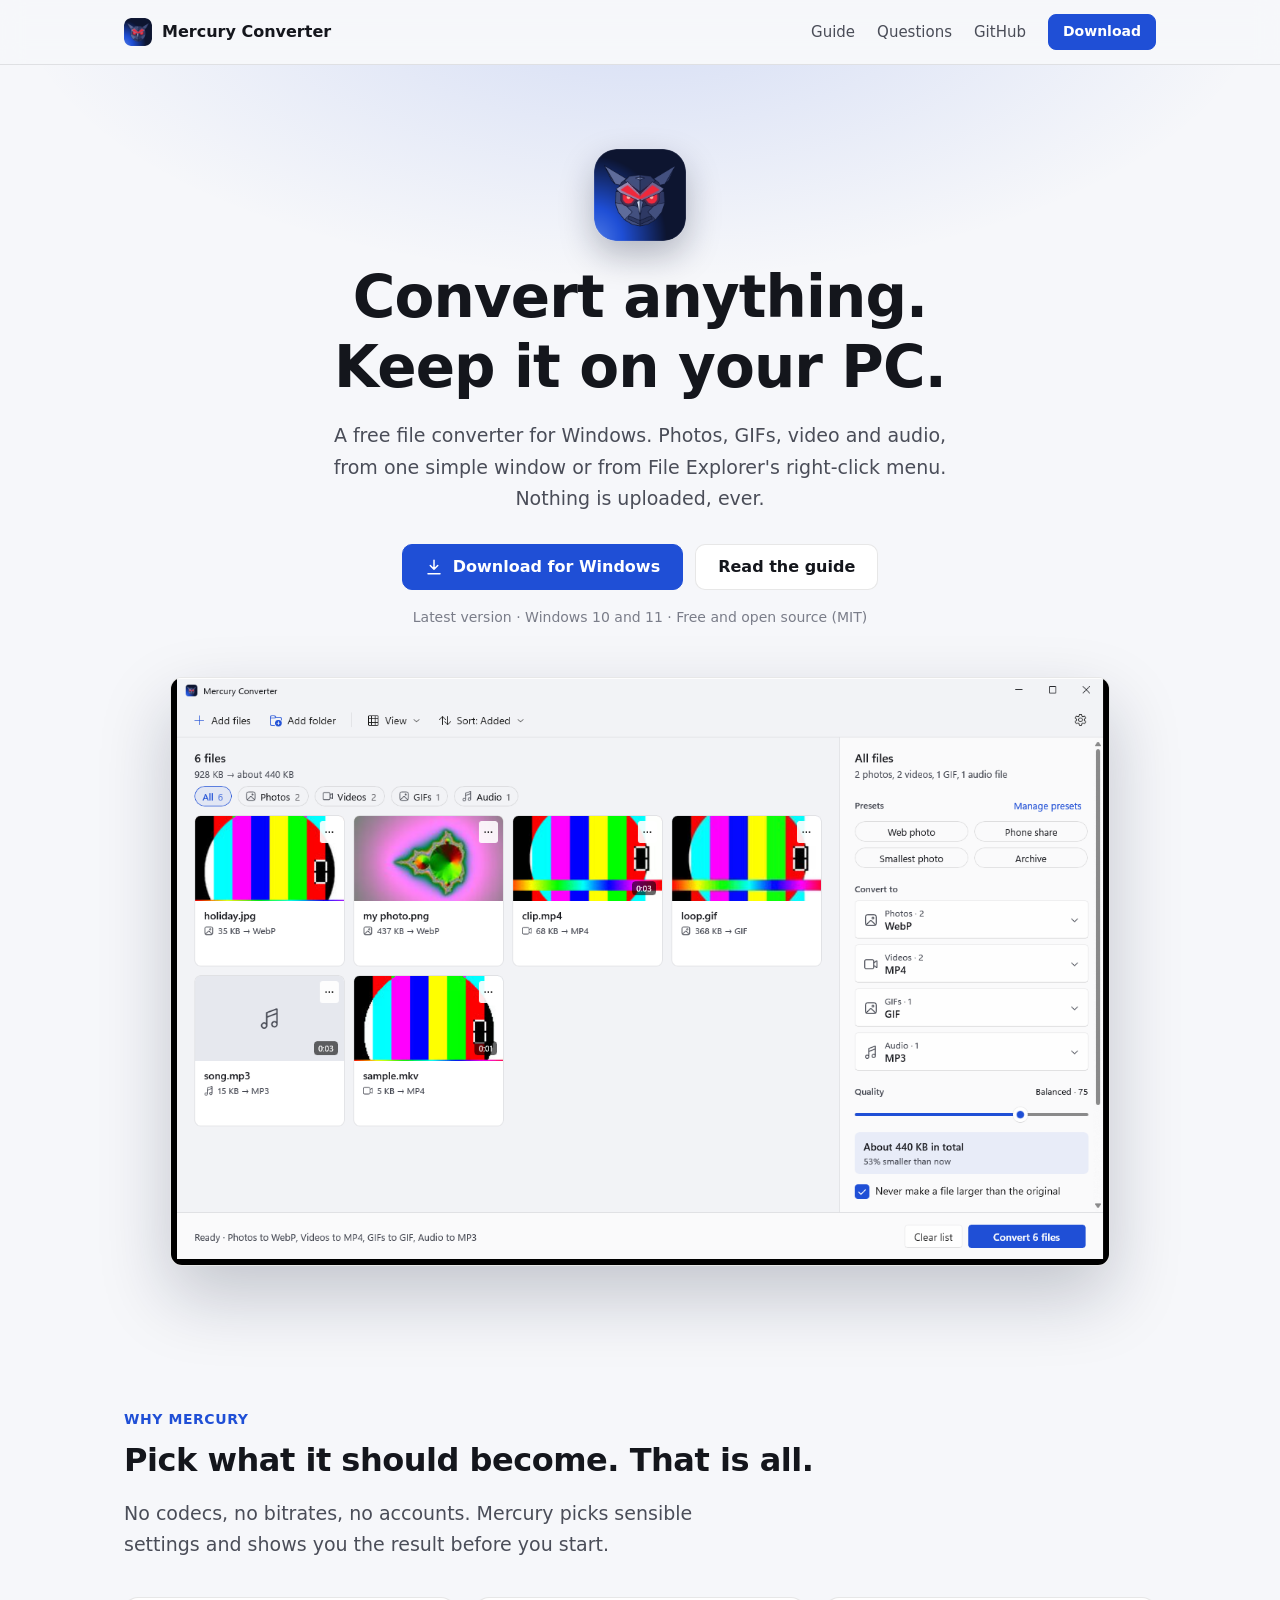
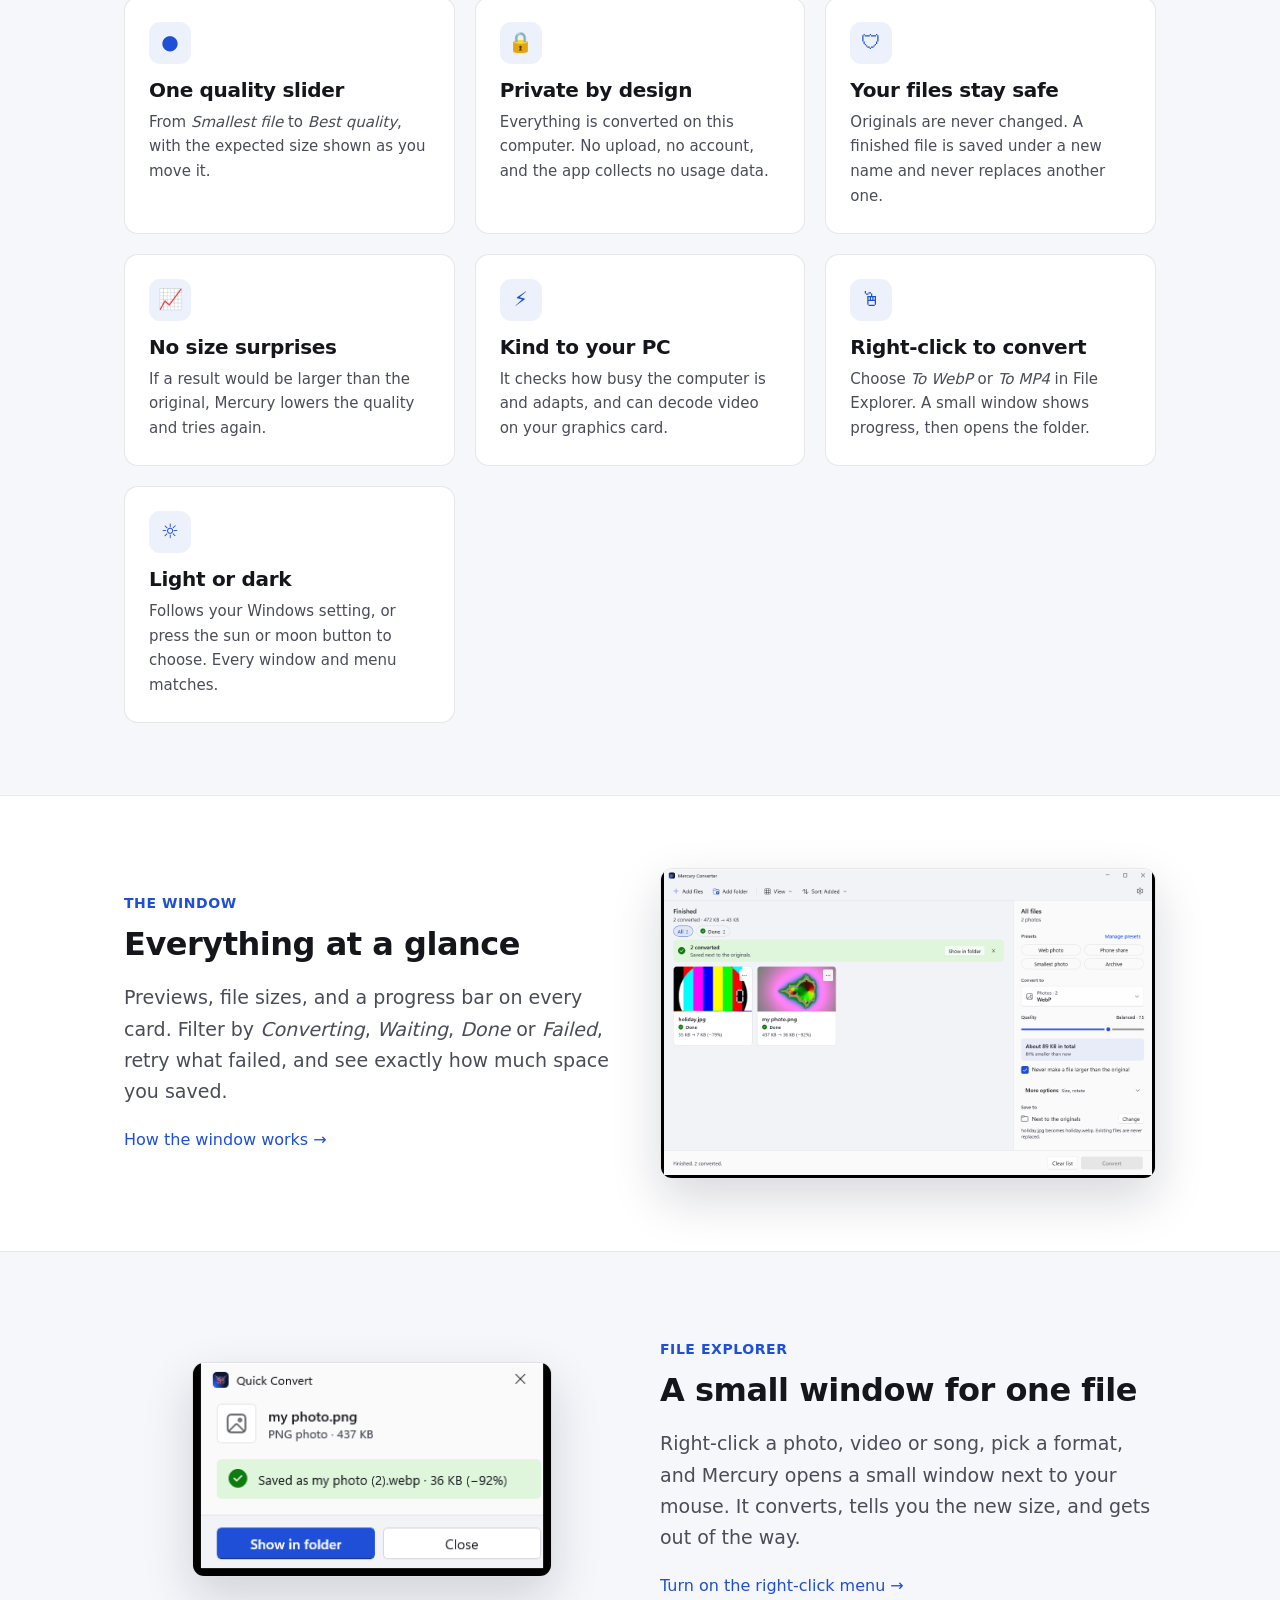
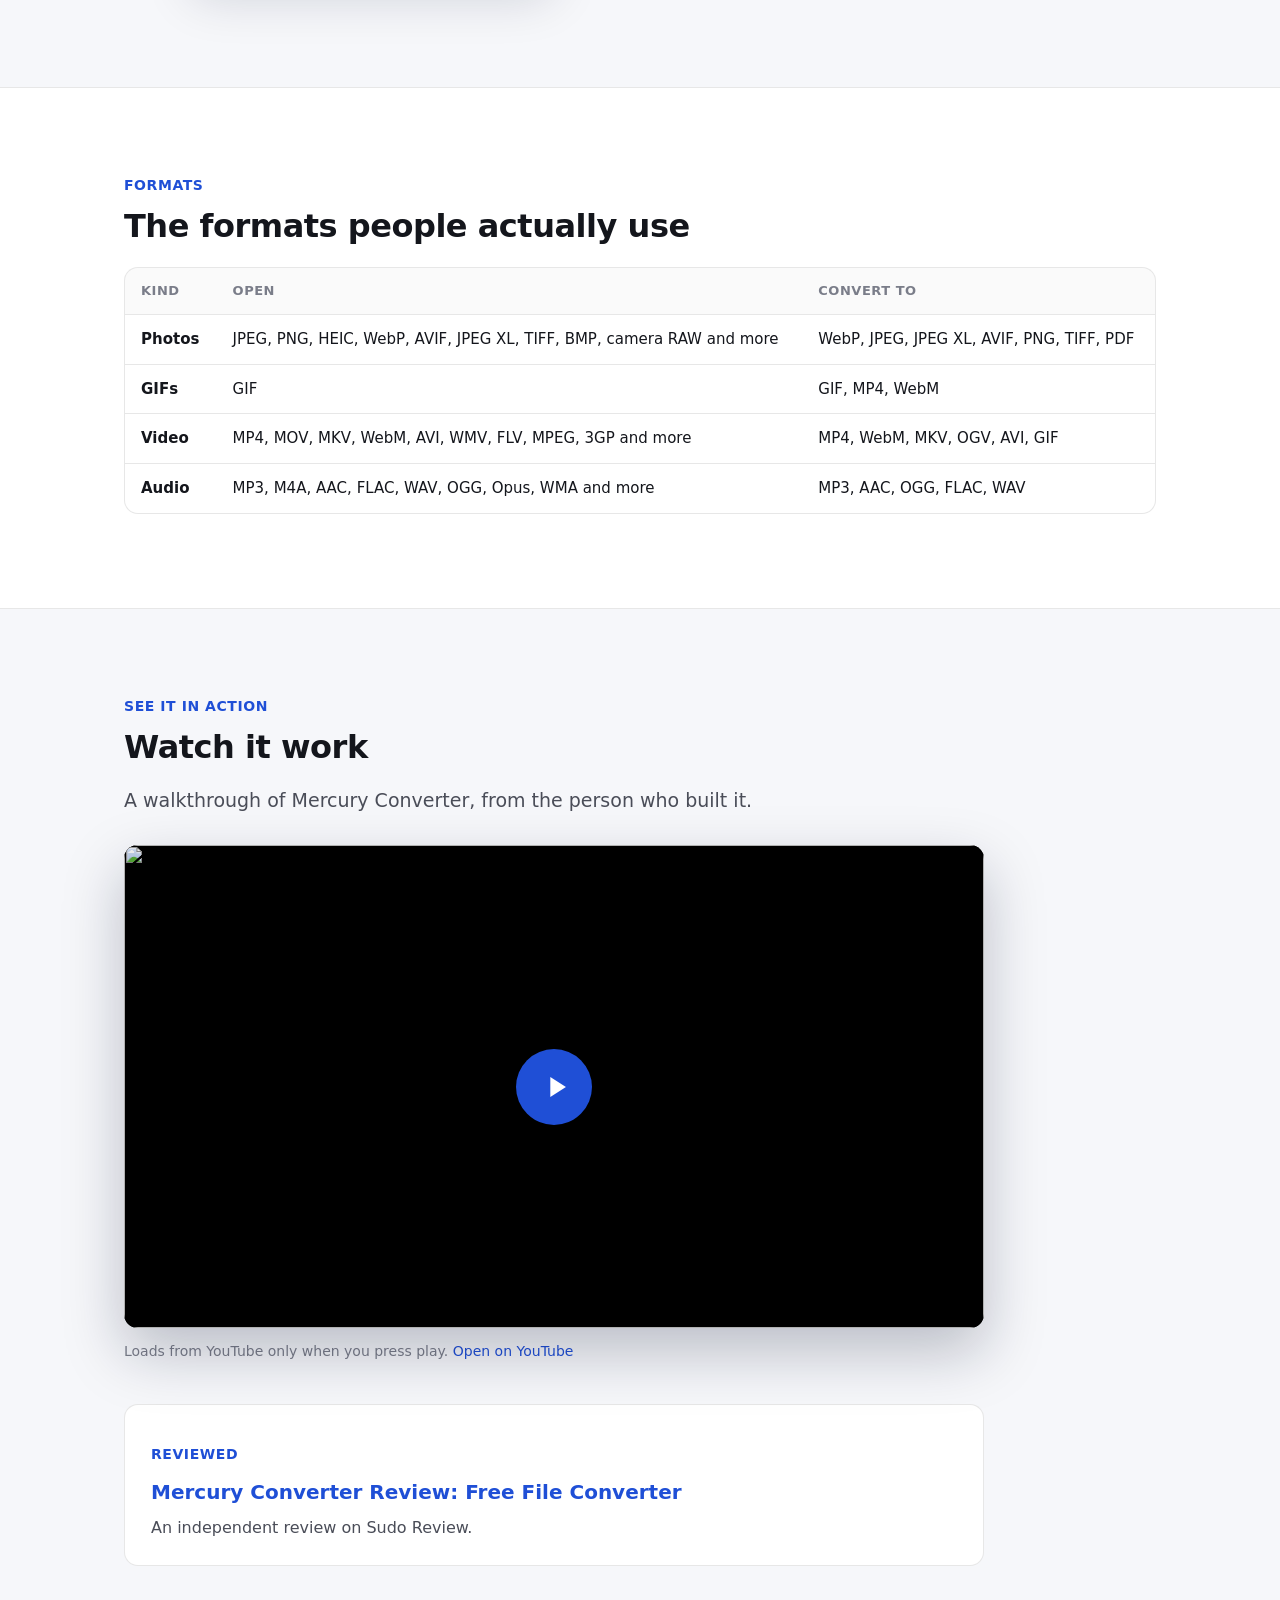
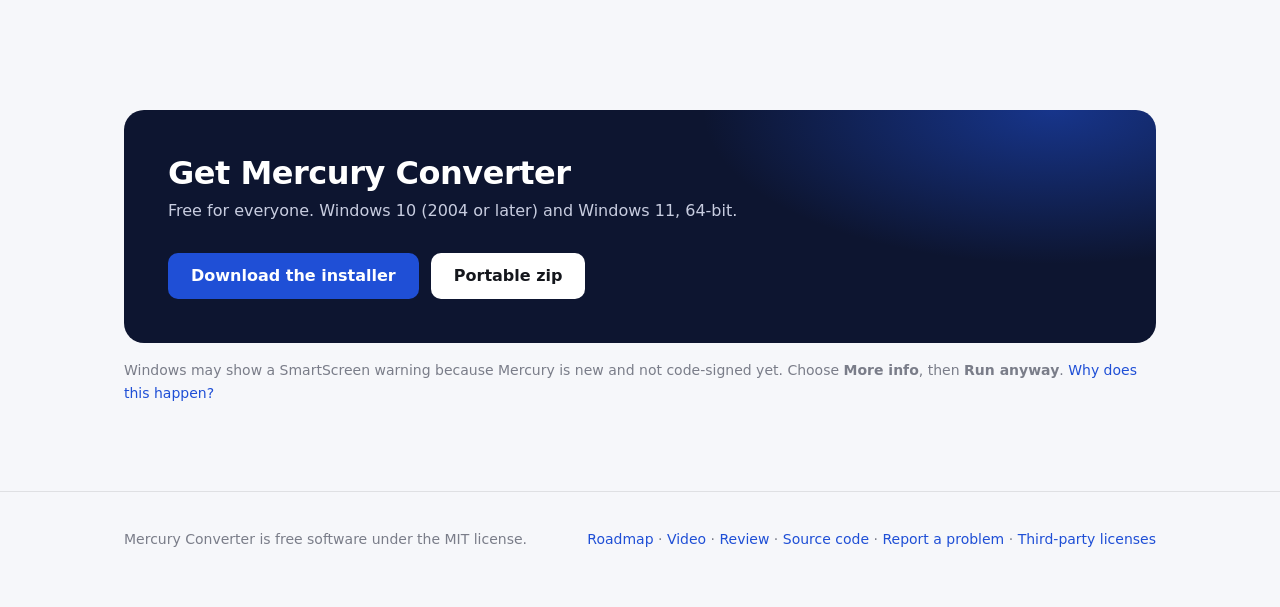
==== commit ee789304: "Fix photo conversions that could not be made smaller; fix same-name collisions; add roadmap; version" ====
--- a/docs/index.html
+++ b/docs/index.html
@@ -144,7 +144,7 @@
 <footer>
   <div class="wrap">
     <span>Mercury Converter is free software under the MIT license.</span>
-    <span><a href="https://youtu.be/6eQDlNcv1mk">Video</a> &middot; <a href="https://sudoreview.dev/reviews/mercury-converter-review/">Review</a> &middot; <a href="https://github.com/AfridexD/MercuryConverter">Source code</a> &middot; <a href="https://github.com/AfridexD/MercuryConverter/issues/new">Report a problem</a> &middot; <a href="https://github.com/AfridexD/MercuryConverter/blob/main/THIRD-PARTY-NOTICES.md">Third-party licenses</a></span>
+    <span><a href="https://github.com/AfridexD/MercuryConverter/blob/main/ROADMAP.md">Roadmap</a> &middot; <a href="https://youtu.be/6eQDlNcv1mk">Video</a> &middot; <a href="https://sudoreview.dev/reviews/mercury-converter-review/">Review</a> &middot; <a href="https://github.com/AfridexD/MercuryConverter">Source code</a> &middot; <a href="https://github.com/AfridexD/MercuryConverter/issues/new">Report a problem</a> &middot; <a href="https://github.com/AfridexD/MercuryConverter/blob/main/THIRD-PARTY-NOTICES.md">Third-party licenses</a></span>
   </div>
 </footer>
 
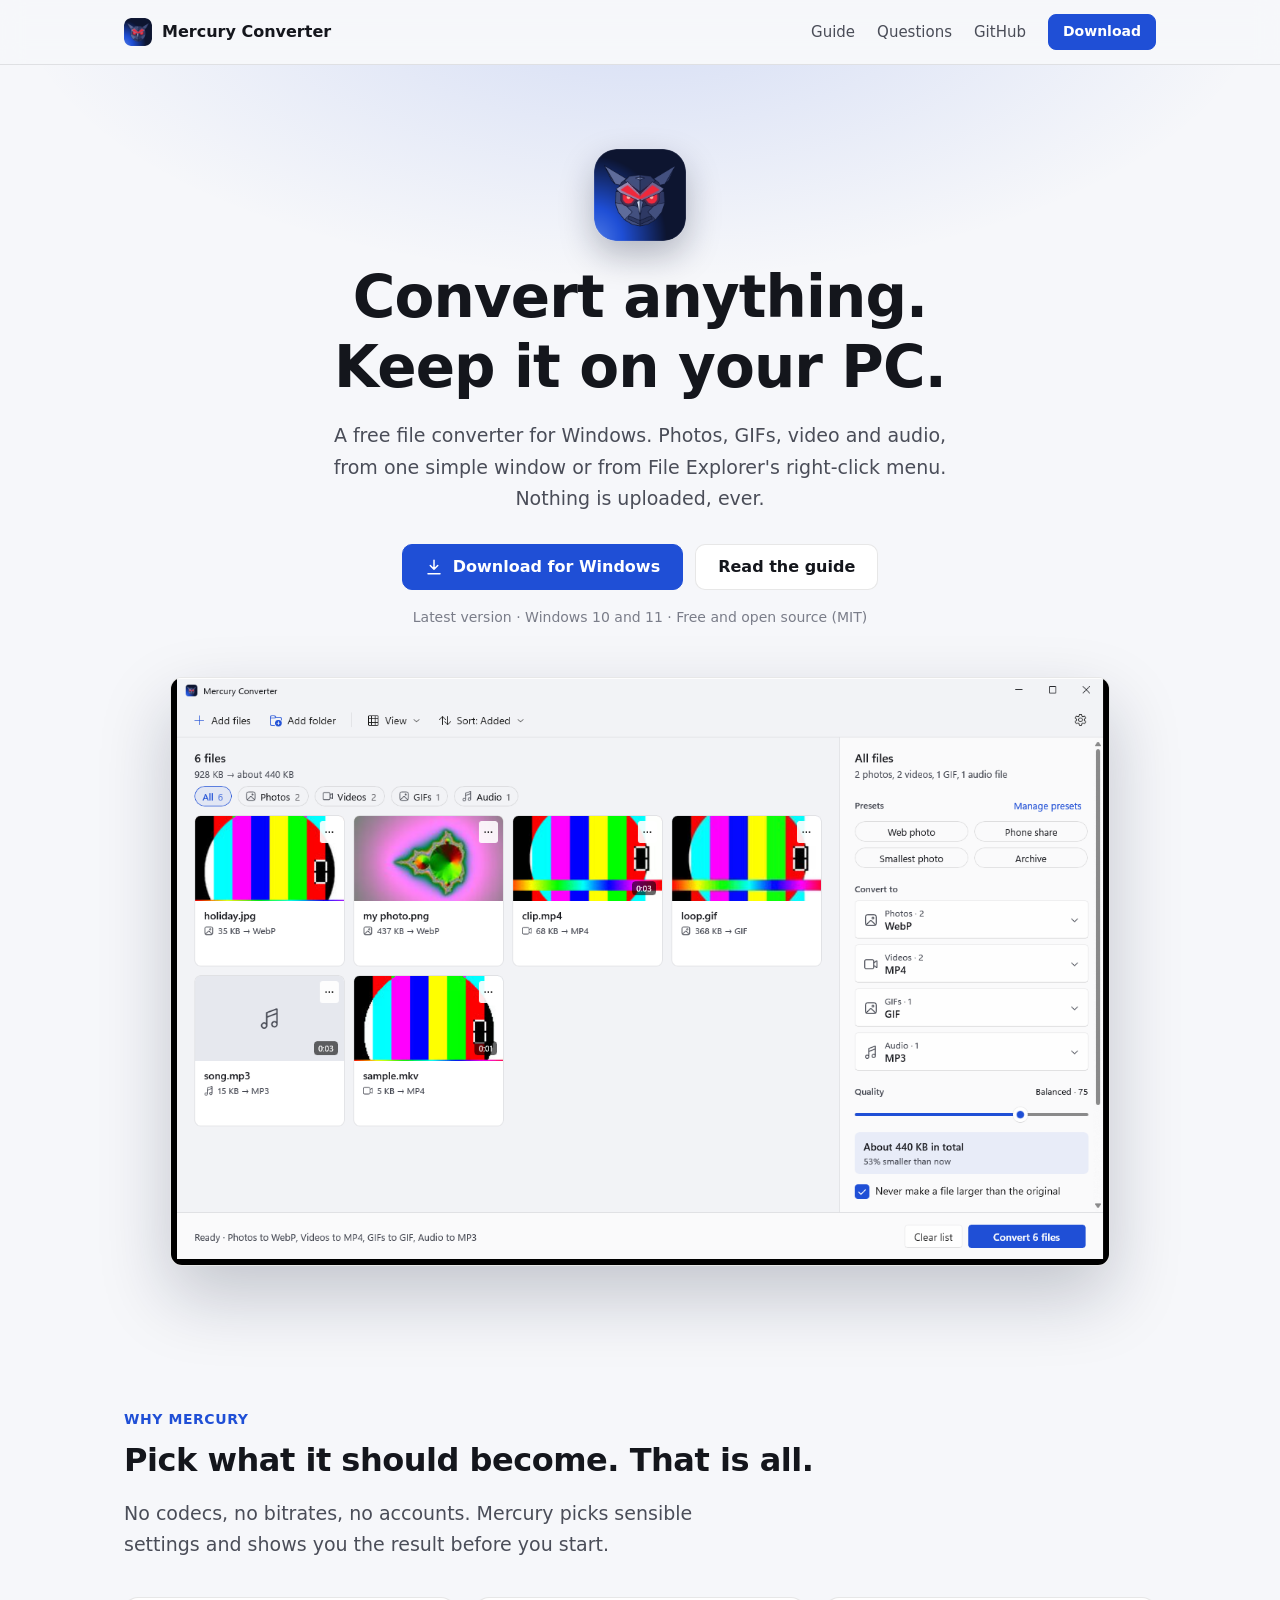
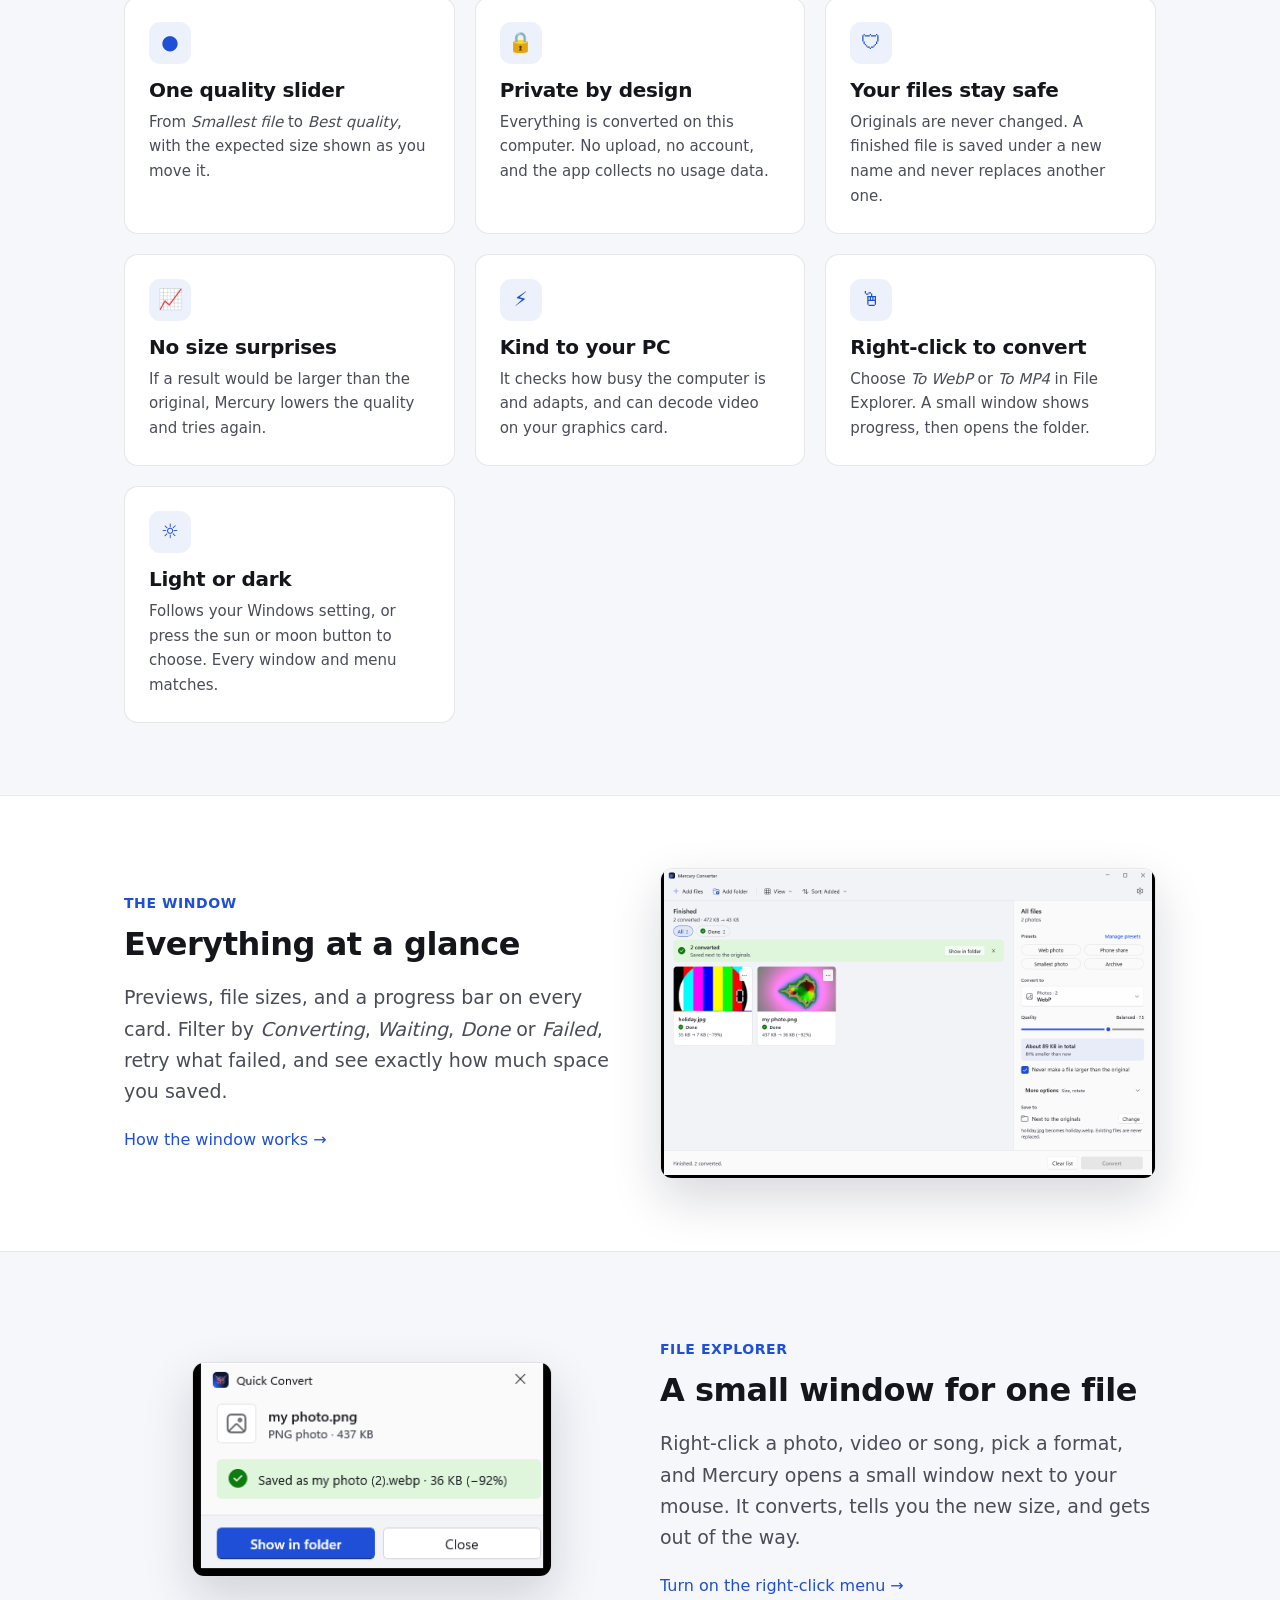
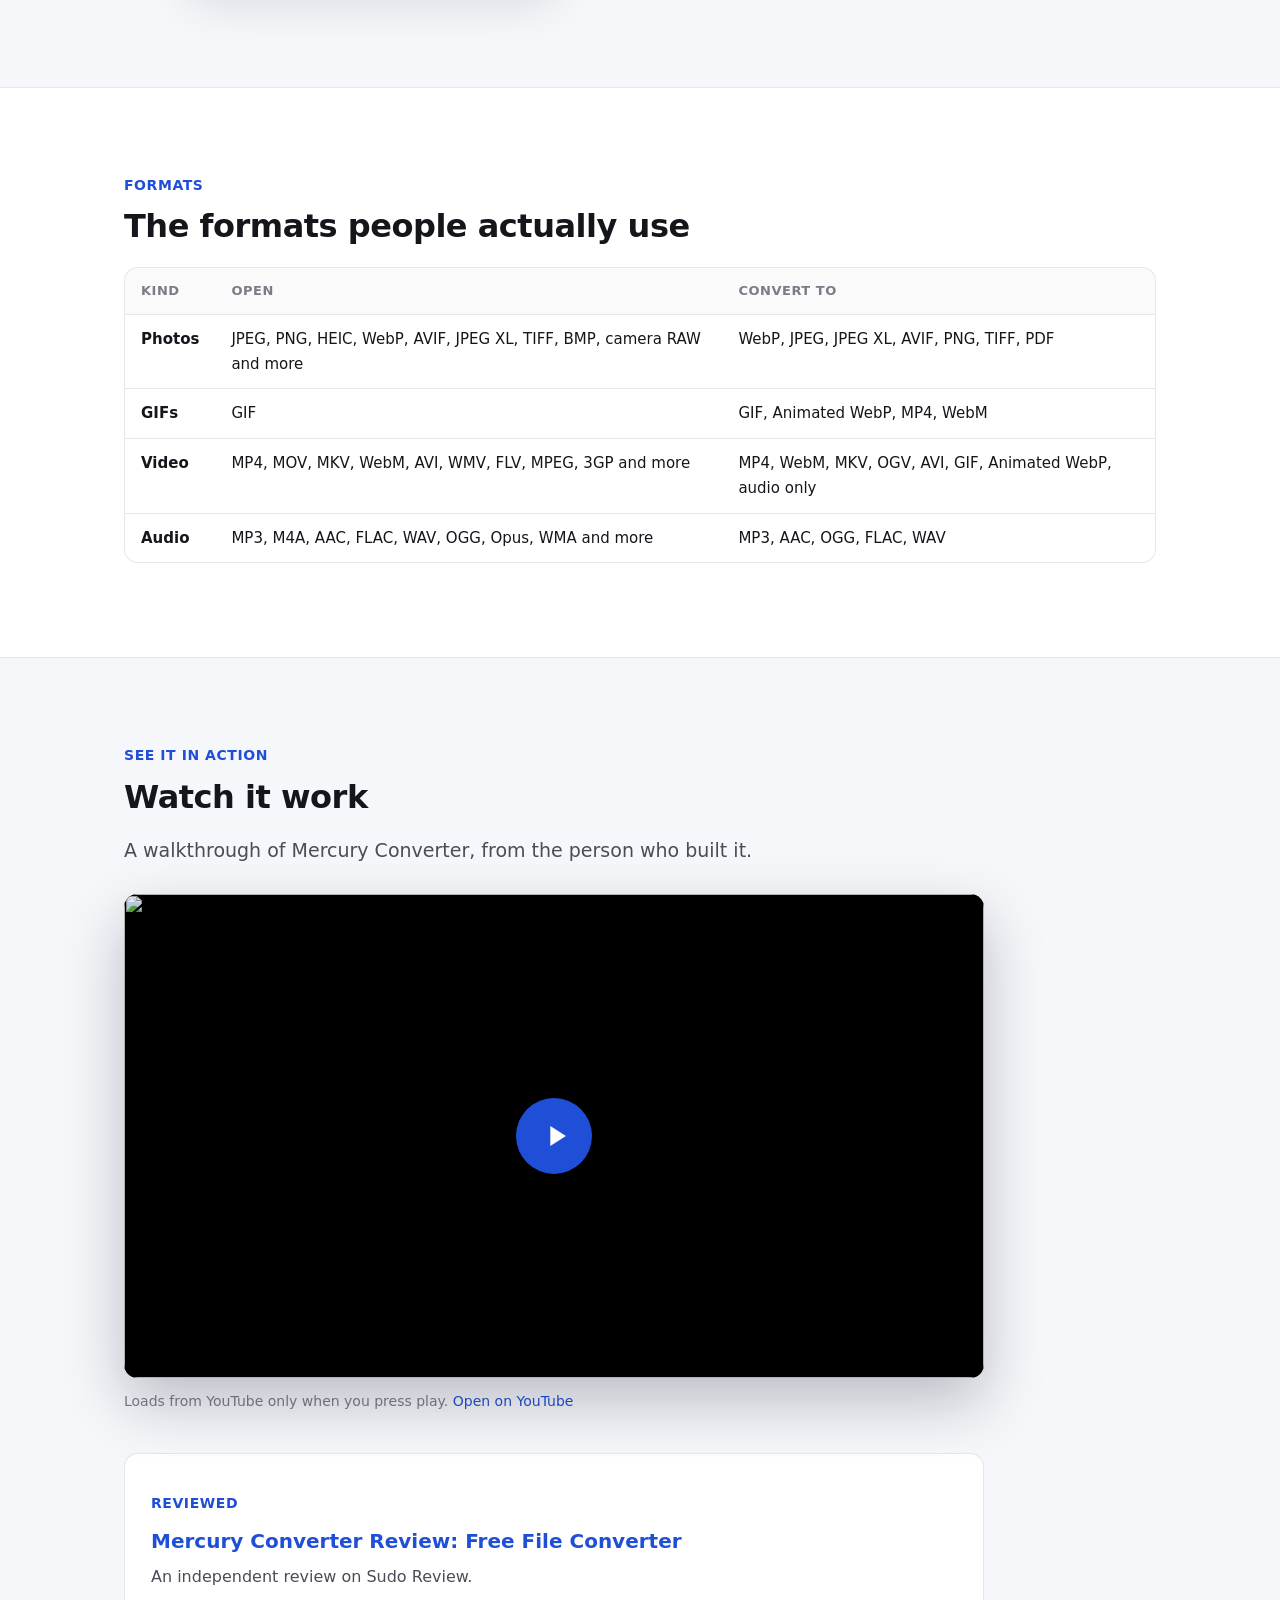
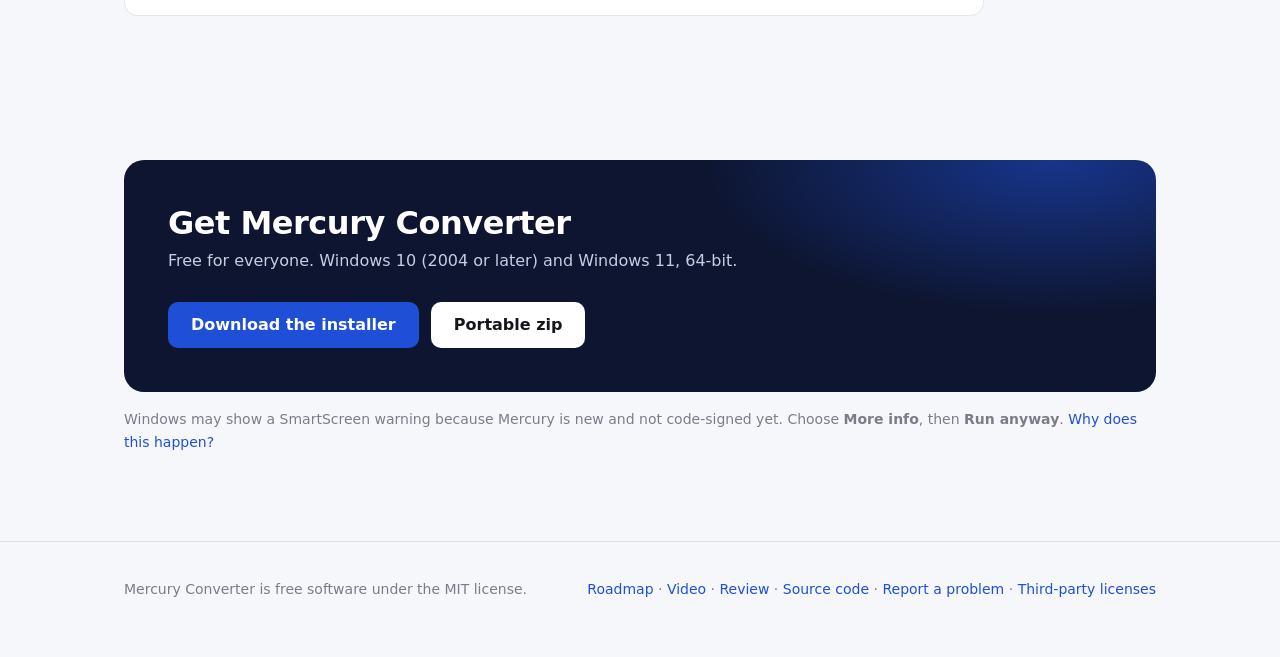
==== commit 752fd5ab: "Add animated WebP output for videos and GIFs; version 1.0.5 Co-Authored-By: Claude Sonnet 5.5 <norep" ====
--- a/docs/index.html
+++ b/docs/index.html
@@ -94,8 +94,8 @@
         <thead><tr><th>Kind</th><th>Open</th><th>Convert to</th></tr></thead>
         <tbody>
           <tr><td><strong>Photos</strong></td><td>JPEG, PNG, HEIC, WebP, AVIF, JPEG XL, TIFF, BMP, camera RAW and more</td><td>WebP, JPEG, JPEG XL, AVIF, PNG, TIFF, PDF</td></tr>
-          <tr><td><strong>GIFs</strong></td><td>GIF</td><td>GIF, MP4, WebM</td></tr>
-          <tr><td><strong>Video</strong></td><td>MP4, MOV, MKV, WebM, AVI, WMV, FLV, MPEG, 3GP and more</td><td>MP4, WebM, MKV, OGV, AVI, GIF</td></tr>
+          <tr><td><strong>GIFs</strong></td><td>GIF</td><td>GIF, Animated WebP, MP4, WebM</td></tr>
+          <tr><td><strong>Video</strong></td><td>MP4, MOV, MKV, WebM, AVI, WMV, FLV, MPEG, 3GP and more</td><td>MP4, WebM, MKV, OGV, AVI, GIF, Animated WebP, audio only</td></tr>
           <tr><td><strong>Audio</strong></td><td>MP3, M4A, AAC, FLAC, WAV, OGG, Opus, WMA and more</td><td>MP3, AAC, OGG, FLAC, WAV</td></tr>
         </tbody>
       </table>
